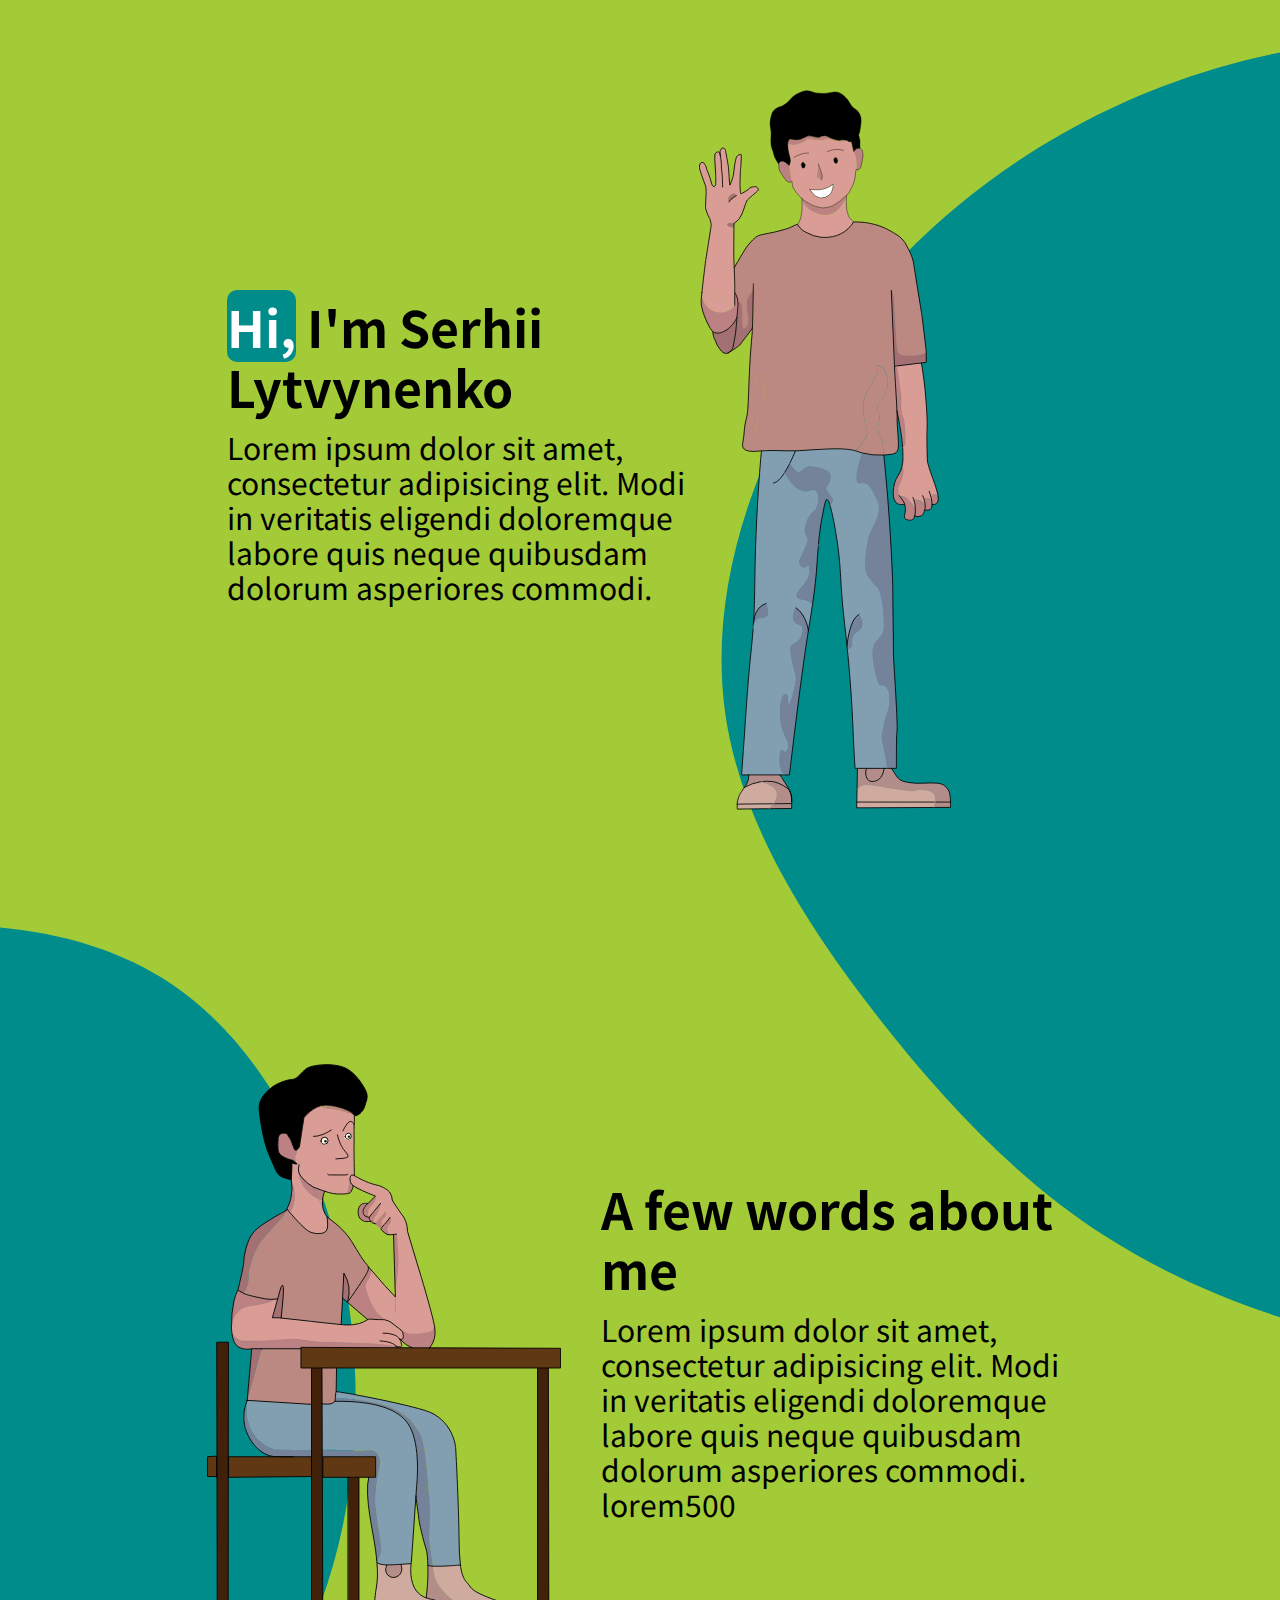
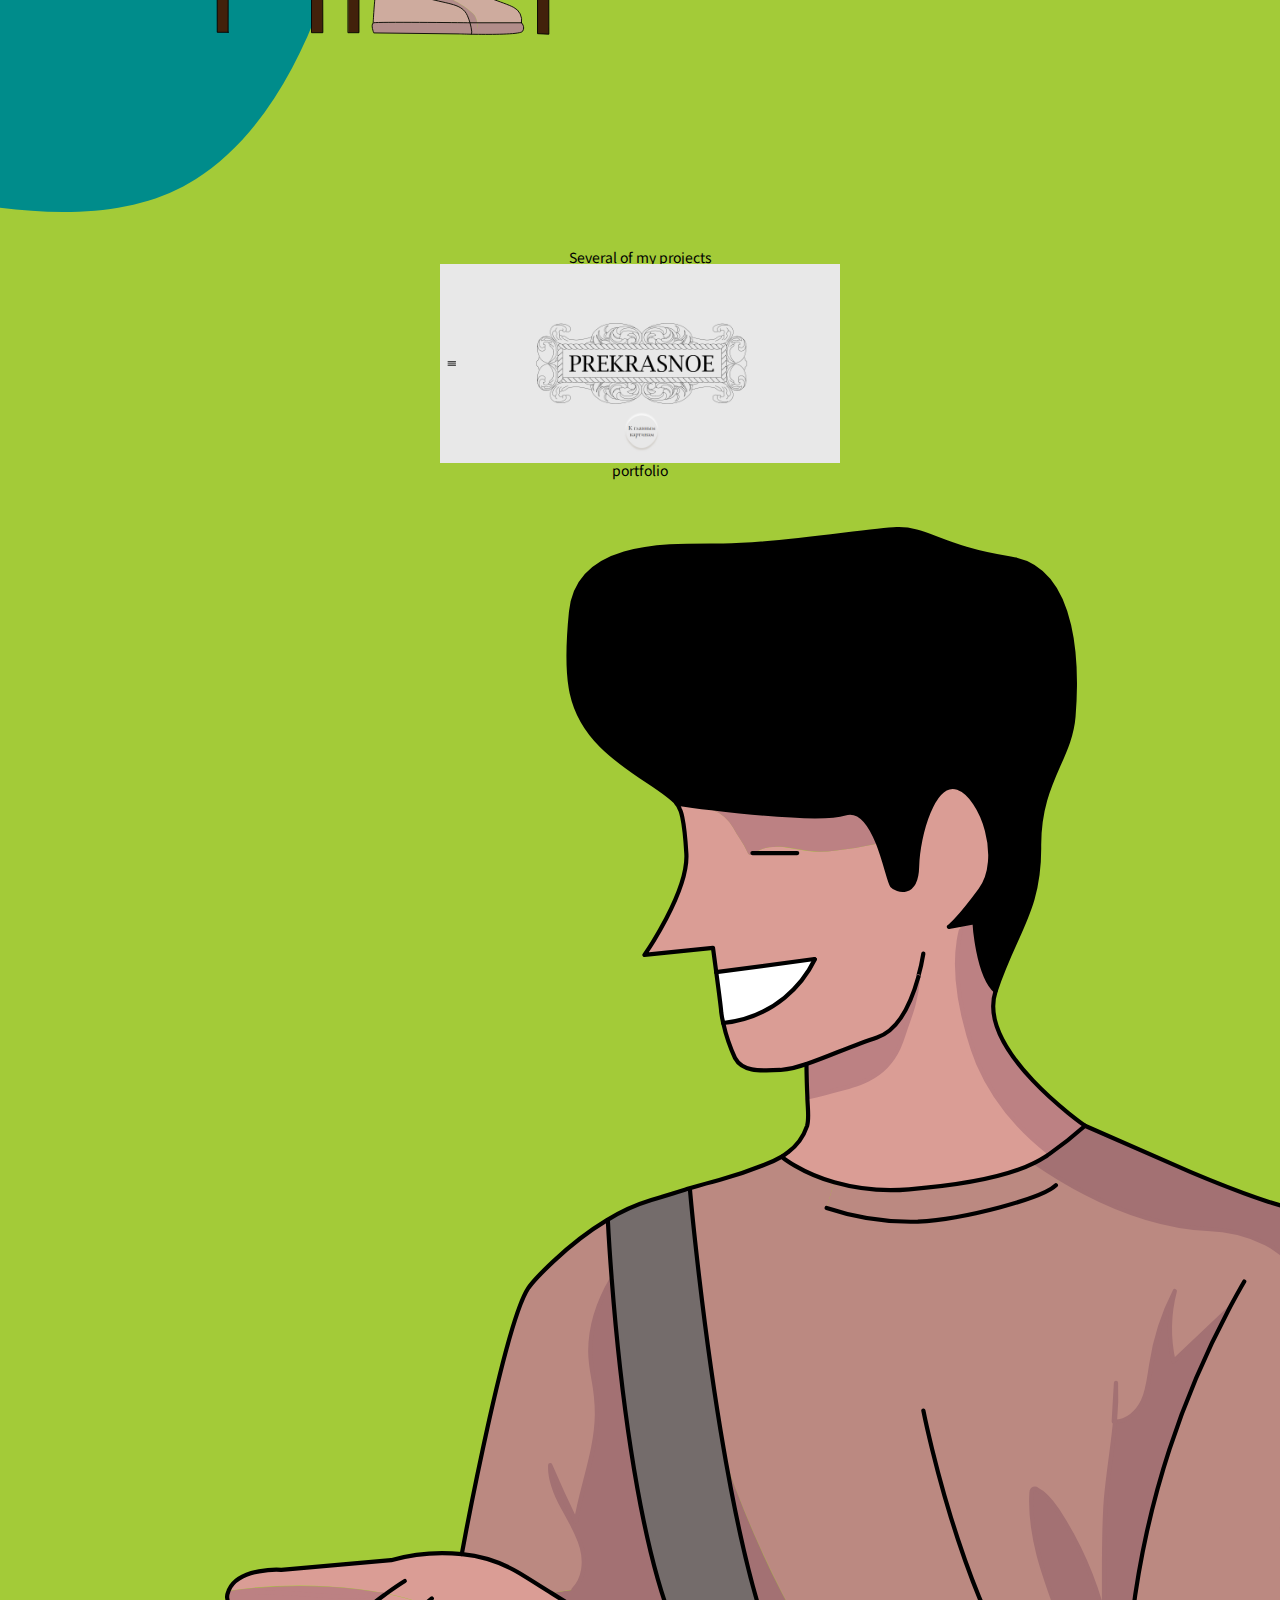
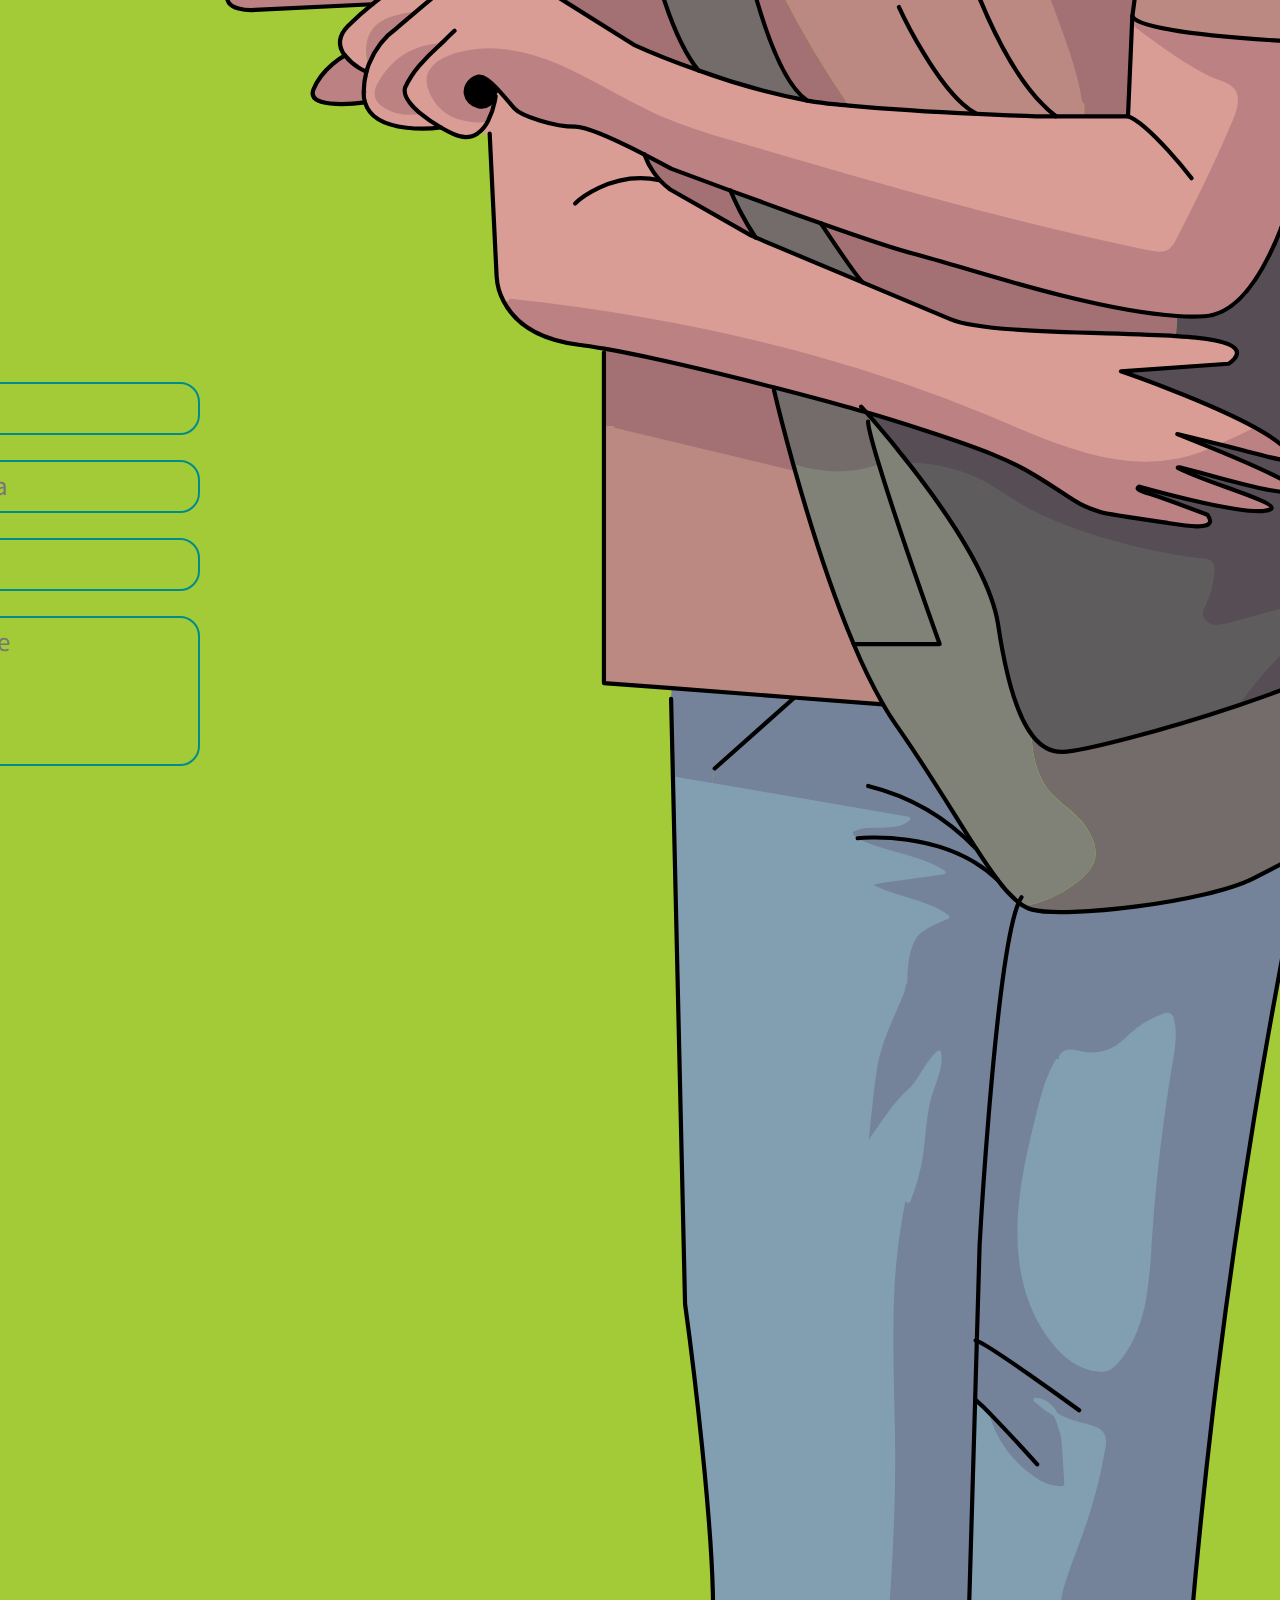
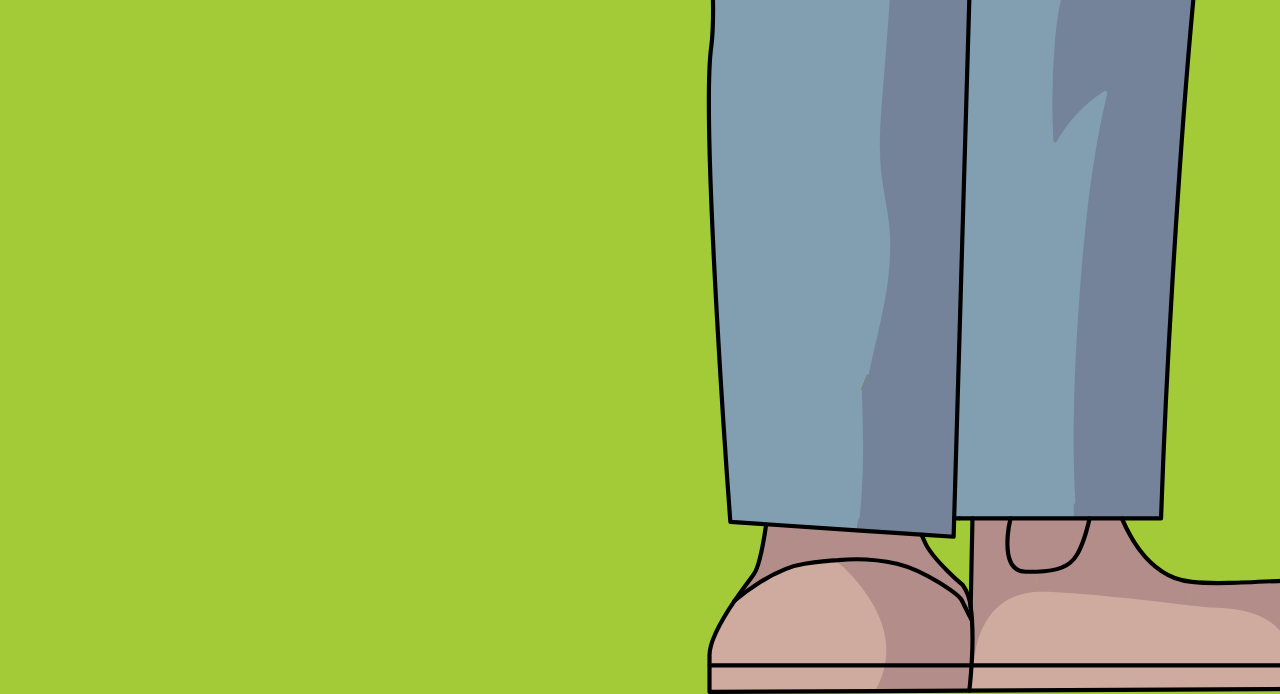
==== docs/index.html @ 3ea5f87b "Add files via upload" ====
<!-- Сообщаем браузеру как стоит обрабатывать эту страницу -->
<!DOCTYPE html>
<!-- Оболочка документа, указываем язык содержимого -->
<html lang="ru">
    <!-- Заголовок страницы, контейнер для других важных данных (не отображается) -->
    <head>
        <!-- Заголовок страницы в браузере -->
        <title>Serhii Lytvynenko</title>
        <!-- Адаптив -->
        <meta name="viewport" content="width=device-width, initial-scale=1.0, maximum-scale=1.0, user-scalable=0" />
        <!-- Подключаем CSS -->
        <link rel="stylesheet" href="css/style.css" />
        <!-- Кодировка страницы -->
        <meta charset="UTF-8">
        <!-- fonts-->
        <link href="https://fonts.googleapis.com/css2?family=Noto+Sans+KR:wght@300&display=swap" rel="stylesheet">
    </head>
    <body>

    <div class="bgBuble">
    <object class="bgBuble_svg" type="image/svg+xml" data="./img/svg/bubleMain.svg">
    </object>
    </div>
    <div class="bgBuble2">
    <object class="bgBuble_svg2" type="image/svg+xml" data="./img/svg/bubleMain2.svg">
    </object>
    </div>

    <main>
        <div class="fullScreen">
            <div class="fullScreen_content">
                <div class="fullScreen_content_contentSide">
                    <h1> <span>Hi,</span> I'm Serhii Lytvynenko </h1><br>
                    <p>Lorem ipsum dolor sit amet, consectetur adipisicing elit. Modi in veritatis eligendi doloremque labore quis neque quibusdam dolorum asperiores commodi.</p>
                </div>
                <div class="fullScreen_content_imgSide">
                    <object class="me_svg" type="image/svg+xml" data="./img/svg/meHand.svg"></object>
                </div>
            </div>
        </div>


        <div class="fullScreen">
            <div class="fullScreen_content">
                <div class="fullScreen_content_imgSide">
                    <object class="me_svg" type="image/svg+xml" data="./img/svg/meSitting.svg"></object>
                </div>
                <div class="fullScreen_content_contentSide">
                    <h1> A few words about me</h1><br>
                    <p>Lorem ipsum dolor sit amet, consectetur adipisicing elit. Modi in veritatis eligendi doloremque labore quis neque quibusdam dolorum asperiores commodi. lorem500</p>
                </div>
            </div>
        </div>

        <div class="works">
           <h2>Several of my projects</h2>
            <div class="works_block">
                <img src="./img/prekrasnoe.png" alt="">
                <p>portfolio</p>
                <a href=""></a>
            </div>
        </div>


        <div class="fullScreen_content_contentSide form">
            <form method="POST" action="https://formspree.io/mbjpbzjr">
            <div class="group">
              <input type="text" required>
              <span class="bar"></span>
              <label>Ваше имя</label>
            </div>
            <div class="group">
              <input type="email" required>
              <span class="bar"></span>
              <label>Номер телефона</label>
            </div>
            <div class="group">
              <input type="text" required>
              <span class="bar"></span>
              <label>24+25=</label>
            </div>
            <div class="group">
              <textarea type="text" required></textarea>
              <span class="bar"></span>
              <label>Ваше сообщение</label>
            </div>
            <input class="feedback_button" type="submit" value="Send">
            </form>
            <object class="me_svg" type="image/svg+xml" data="./img/svg/me.svg"></object>
        </div>
    </main>
    </body>
</html>
---- docs/css/style.css ----
@charset "UTF-8";
/*Обнуление*/
* {
  padding: 0;
  margin: 0;
  border: 0;
}

*, *:before, *:after {
  box-sizing: border-box;
}

:focus, :active {
  outline: none;
}

a:focus, a:active {
  outline: none;
}

nav, footer, header, aside {
  display: block;
}

html, body {
  height: 100%;
  width: 100%;
  font-size: 100%;
  line-height: 1;
  font-size: 14px;
  -ms-text-size-adjust: 100%;
  -moz-text-size-adjust: 100%;
  -webkit-text-size-adjust: 100%;
}

input, button, textarea {
  font-family: inherit;
}

input::-ms-clear {
  display: none;
}

button {
  cursor: pointer;
}

button::-moz-focus-inner {
  padding: 0;
  border: 0;
}

a, a:visited {
  text-decoration: none;
}

a:hover {
  text-decoration: none;
}

ul li {
  list-style: none;
}

img {
  vertical-align: top;
}

h1, h2, h3, h4, h5, h6 {
  font-size: inherit;
  font-weight: inherit;
}

/*--------------------*/
body {
  overflow-x: hidden;
  font-family: "Noto Sans KR", sans-serif;
  background: #A3CB38;
}

.bgBuble {
  right: 0;
  position: absolute;
  z-index: 1;
}
.bgBuble .bgBuble_svg {
  width: 600px;
}

.bgBuble2 {
  left: 0;
  top: 100vh;
  position: absolute;
  z-index: 1;
}
.bgBuble2 .bgBuble_svg2 {
  width: 400px;
}

main {
  top: 0;
  left: 0;
  width: 100%;
  height: 100%;
}

.fullScreen {
  width: 100vw;
  min-height: 100vh;
  position: relative;
  /* Old - iOS 6-, Safari 3.1~6, Blackberry 7 */
  /* TWEENER - IE 10 */
  /* New - Safari 6.1+. iOS 7.1+, Blackberry 10 */
  display: -moz-flex;
  display: flex;
  /* New, Spec - Firefox, Chrome, Opera */
  /* Chrome 21+, Safari Not supported. */
  -moz-justify-content: center;
  /* Chrome 21+, Safari Not supported. */
  justify-content: center;
  /* Firefox 20+, Opera 12.10, IE Not supported. */
}
.fullScreen .fullScreen_content {
  z-index: 2;
  min-height: 100vh;
  margin: 0 50px;
  /* Old - iOS 6-, Safari 3.1~6, Blackberry 7 */
  /* TWEENER - IE 10 */
  /* New - Safari 6.1+. iOS 7.1+, Blackberry 10 */
  display: -moz-flex;
  display: flex;
  /* New, Spec - Firefox, Chrome, Opera */
  /* Chrome 21+, Safari Not supported. */
  -moz-justify-content: center;
  /* Chrome 21+, Safari Not supported. */
  justify-content: center;
  /* Firefox 20+, Opera 12.10, IE Not supported. */
  /* Safari 7.0+, Chrome 21.0+ */
  -moz-align-items: center;
  align-items: center;
  /* Firefox 20.0+, IE11+, Opera 12.10 */
}
.fullScreen .fullScreen_content_contentSide {
  margin: 0 0 0 20px;
  /* Chrome 21.0+, But Safari & Android & iOS Not supported. */
  flex-basis: 40%;
  /* Firefox 22+, IE11, Opera 12.10 */
}
.fullScreen h1 {
  font-size: 50px;
  line-height: 60px;
  font-weight: bold;
}
.fullScreen span {
  border-radius: 10px;
  color: #fff;
  background: #008C8B;
}
.fullScreen p {
  font-size: 30px;
  line-height: 35px;
}
.fullScreen .fullScreen_content_imgSide {
  margin: 0 20px 0 0;
  /* Chrome 21.0+, But Safari & Android & iOS Not supported. */
  flex-basis: 30%;
  /* Firefox 22+, IE11, Opera 12.10 */
}
.fullScreen .me_svg {
  max-height: 80vh;
}

.works {
  padding: 50px 0;
  margin: auto 50px;
  text-align: center;
}
.works .works_block {
  position: relative;
  transition: 0.3s ease-out;
  /* Old - iOS 6-, Safari 3.1~6, Blackberry 7 */
  /* TWEENER - IE 10 */
  /* New - Safari 6.1+. iOS 7.1+, Blackberry 10 */
  display: -moz-flex;
  display: flex;
  /* New, Spec - Firefox, Chrome, Opera */
  /* Safari 7.0+, Chrome 21.0+ */
  -moz-align-items: center;
  align-items: center;
  /* Firefox 20.0+, IE11+, Opera 12.10 */
  /* Chrome 21.0+, But Safari & Android & iOS Not supported. */
  -moz-flex-direction: column;
  flex-direction: column;
  /* Firefox 28+, IE11, Opera 12.10 */
}
.works img {
  width: 400px;
}
.works .works_block:hover {
  background: #008C8B;
}

.form {
  /* Old - iOS 6-, Safari 3.1~6, Blackberry 7 */
  /* TWEENER - IE 10 */
  /* New - Safari 6.1+. iOS 7.1+, Blackberry 10 */
  display: -moz-flex;
  display: flex;
  /* New, Spec - Firefox, Chrome, Opera */
  /* Safari 7.0+, Chrome 21.0+ */
  -moz-align-items: center;
  align-items: center;
  /* Firefox 20.0+, IE11+, Opera 12.10 */
  /* Chrome 21+, Safari Not supported. */
  -moz-justify-content: center;
  /* Chrome 21+, Safari Not supported. */
  justify-content: center;
  /* Firefox 20+, Opera 12.10, IE Not supported. */
}

form {
  margin: 0 25px;
}

.group {
  position: relative;
  margin: 25px 0;
}
.group label {
  color: #777777;
  font-size: 24px;
  position: absolute;
  pointer-events: none;
  left: 10px;
  top: 13px;
  transition: 0.2s ease all;
  -moz-transition: 0.2s ease all;
  -webkit-transition: 0.2s ease all;
}
.group input, .group textarea {
  font-size: 20px;
  padding: 10px;
  display: block;
  width: 400px;
  border: none;
  background: #A3CB38;
  border: 2px solid #008C8B;
  border-radius: 20px;
  -webkit-appearance: none;
}
.group textarea {
  height: 150px;
  resize: none;
}

.group:last-child,
.group:first-child {
  margin: 0;
}

input:focus {
  outline: none;
}

/* active state */
input:focus ~ label, input:valid ~ label, textarea:focus ~ label, textarea:valid ~ label {
  top: -22px;
  font-size: 20px;
}

.feedback_button {
  position: relative;
  border: 2px solid #008C8B;
  border-radius: 20px;
  width: 50%;
  background: #A3CB38;
  cursor: pointer;
  transition: 0.2s ease all;
  -moz-transition: 0.2s ease all;
  -webkit-transition: 0.2s ease all;
  color: #777777;
  font-size: 30px;
}

.feedback_button:hover {
  background: #008C8B;
  color: #fff;
}
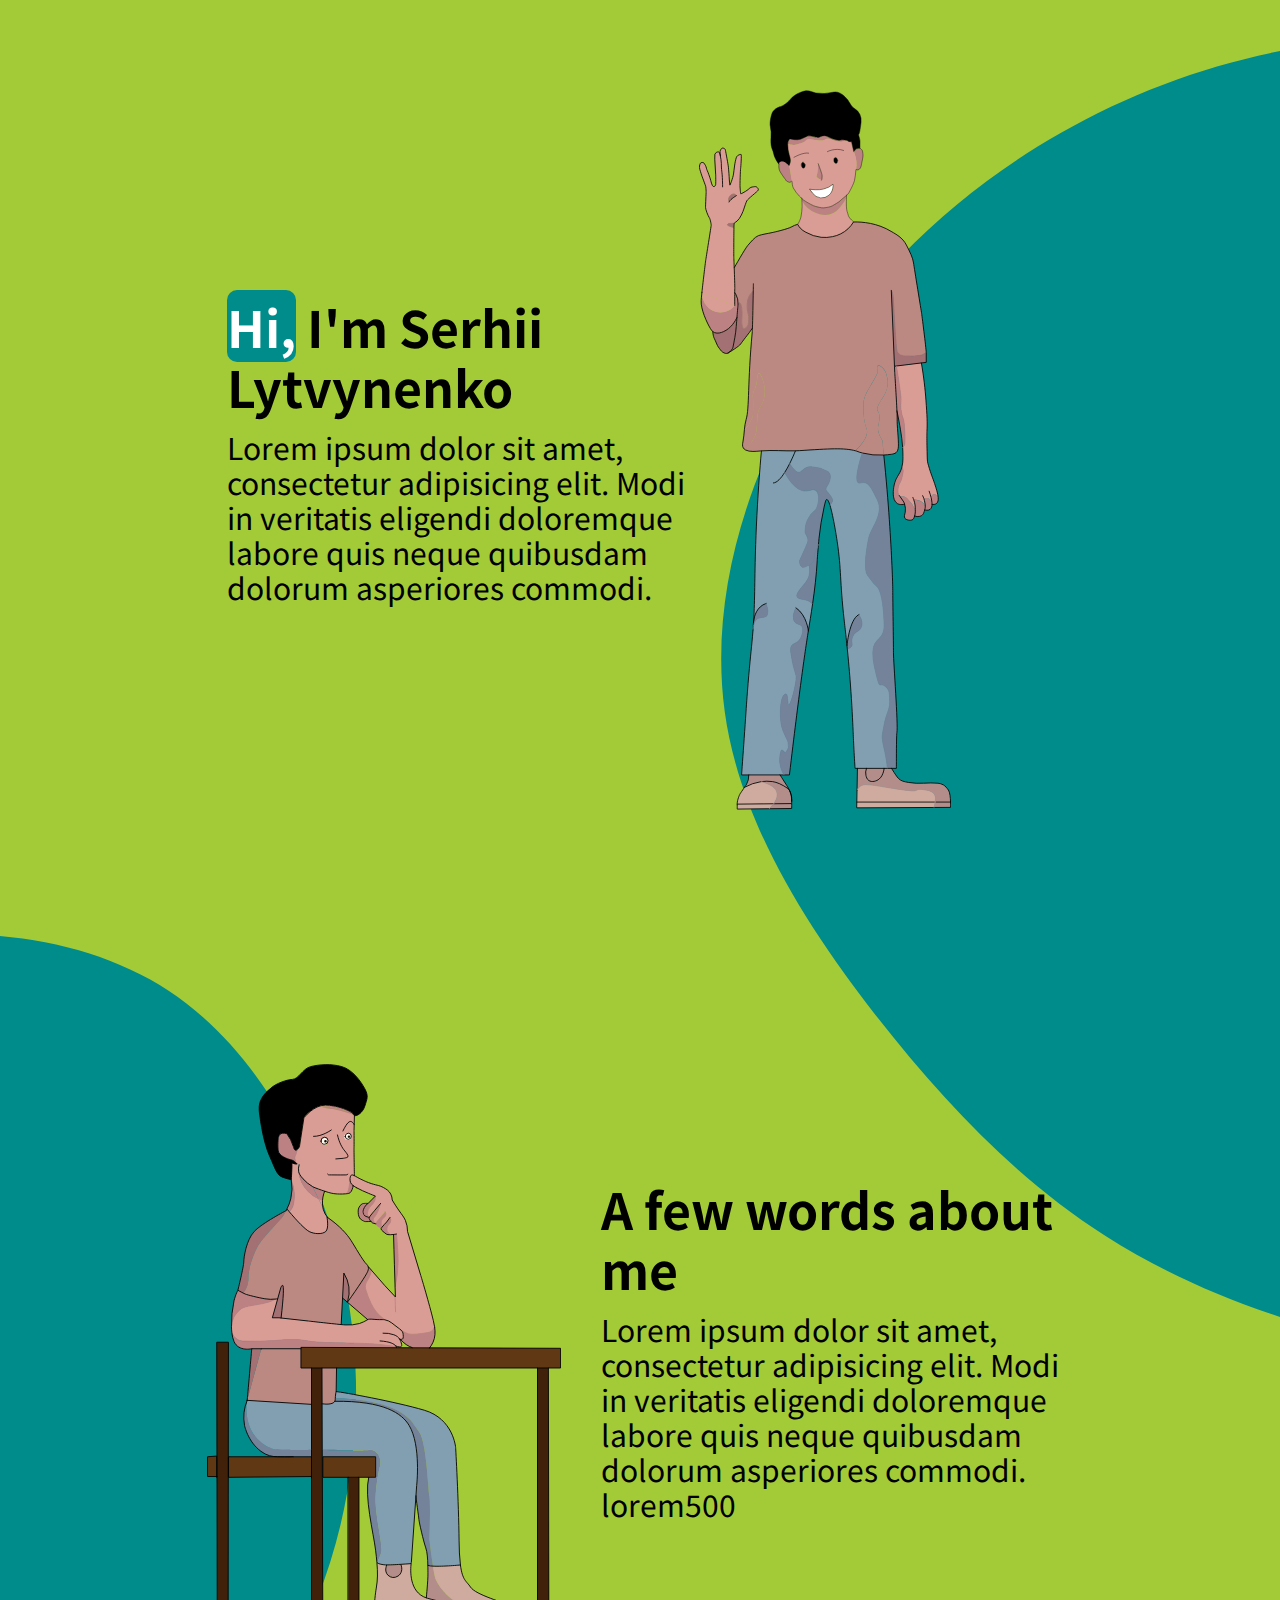
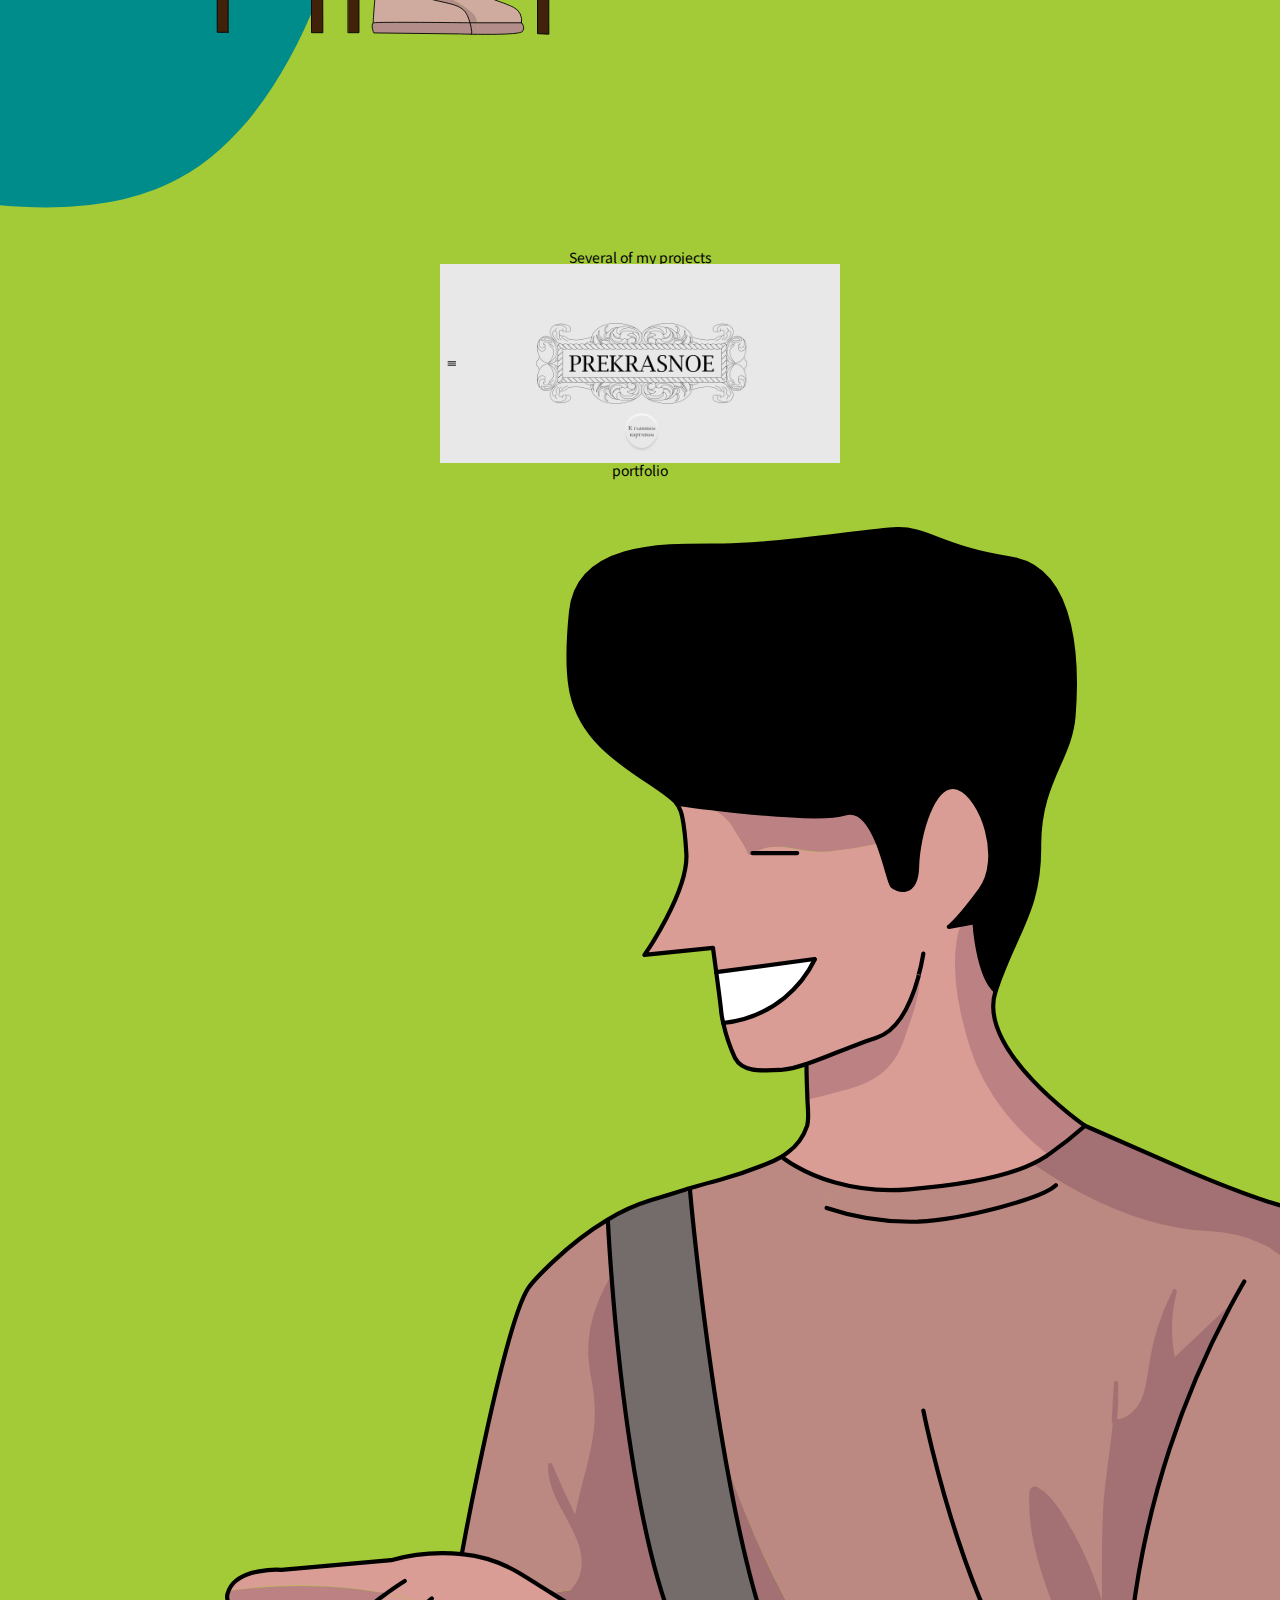
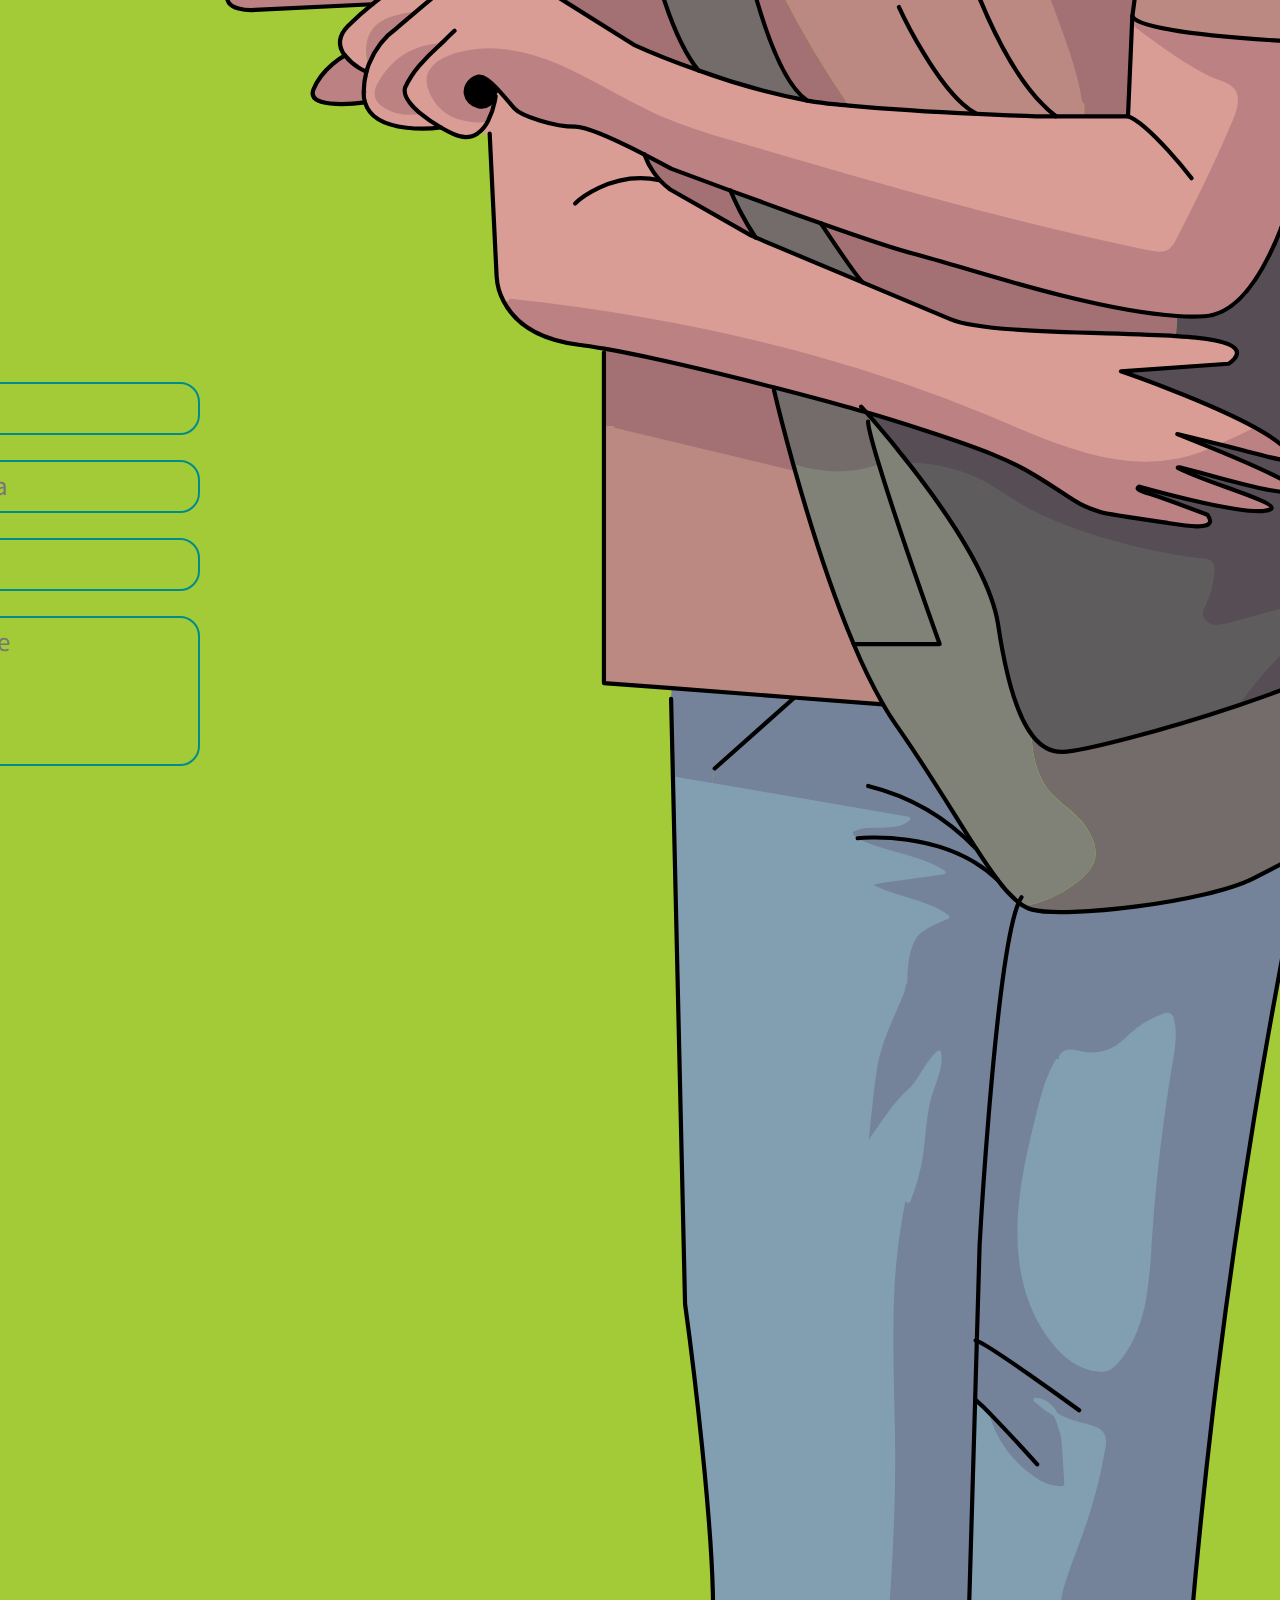
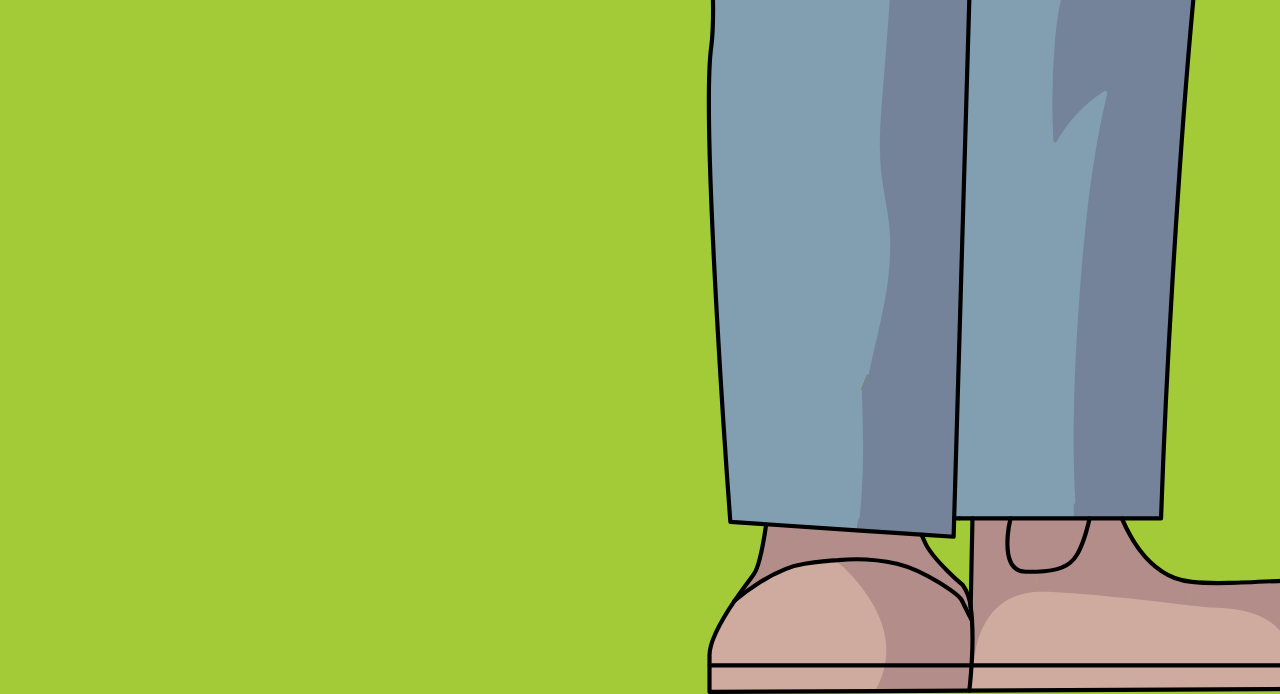
==== commit 779ec233: "Add files via upload" ====
--- a/docs/index.html
+++ b/docs/index.html
@@ -65,22 +65,22 @@
         <div class="fullScreen_content_contentSide form">
             <form method="POST" action="https://formspree.io/mbjpbzjr">
             <div class="group">
-              <input type="text" required>
+              <input name="Name" type="text" required>
               <span class="bar"></span>
               <label>Ваше имя</label>
             </div>
             <div class="group">
-              <input type="email" required>
+              <input name="Email" type="email" required>
               <span class="bar"></span>
               <label>Номер телефона</label>
             </div>
             <div class="group">
-              <input type="text" required>
+              <input name="Phone" type="text" required>
               <span class="bar"></span>
               <label>24+25=</label>
             </div>
             <div class="group">
-              <textarea type="text" required></textarea>
+              <textarea name="Message" type="text" required></textarea>
               <span class="bar"></span>
               <label>Ваше сообщение</label>
             </div>
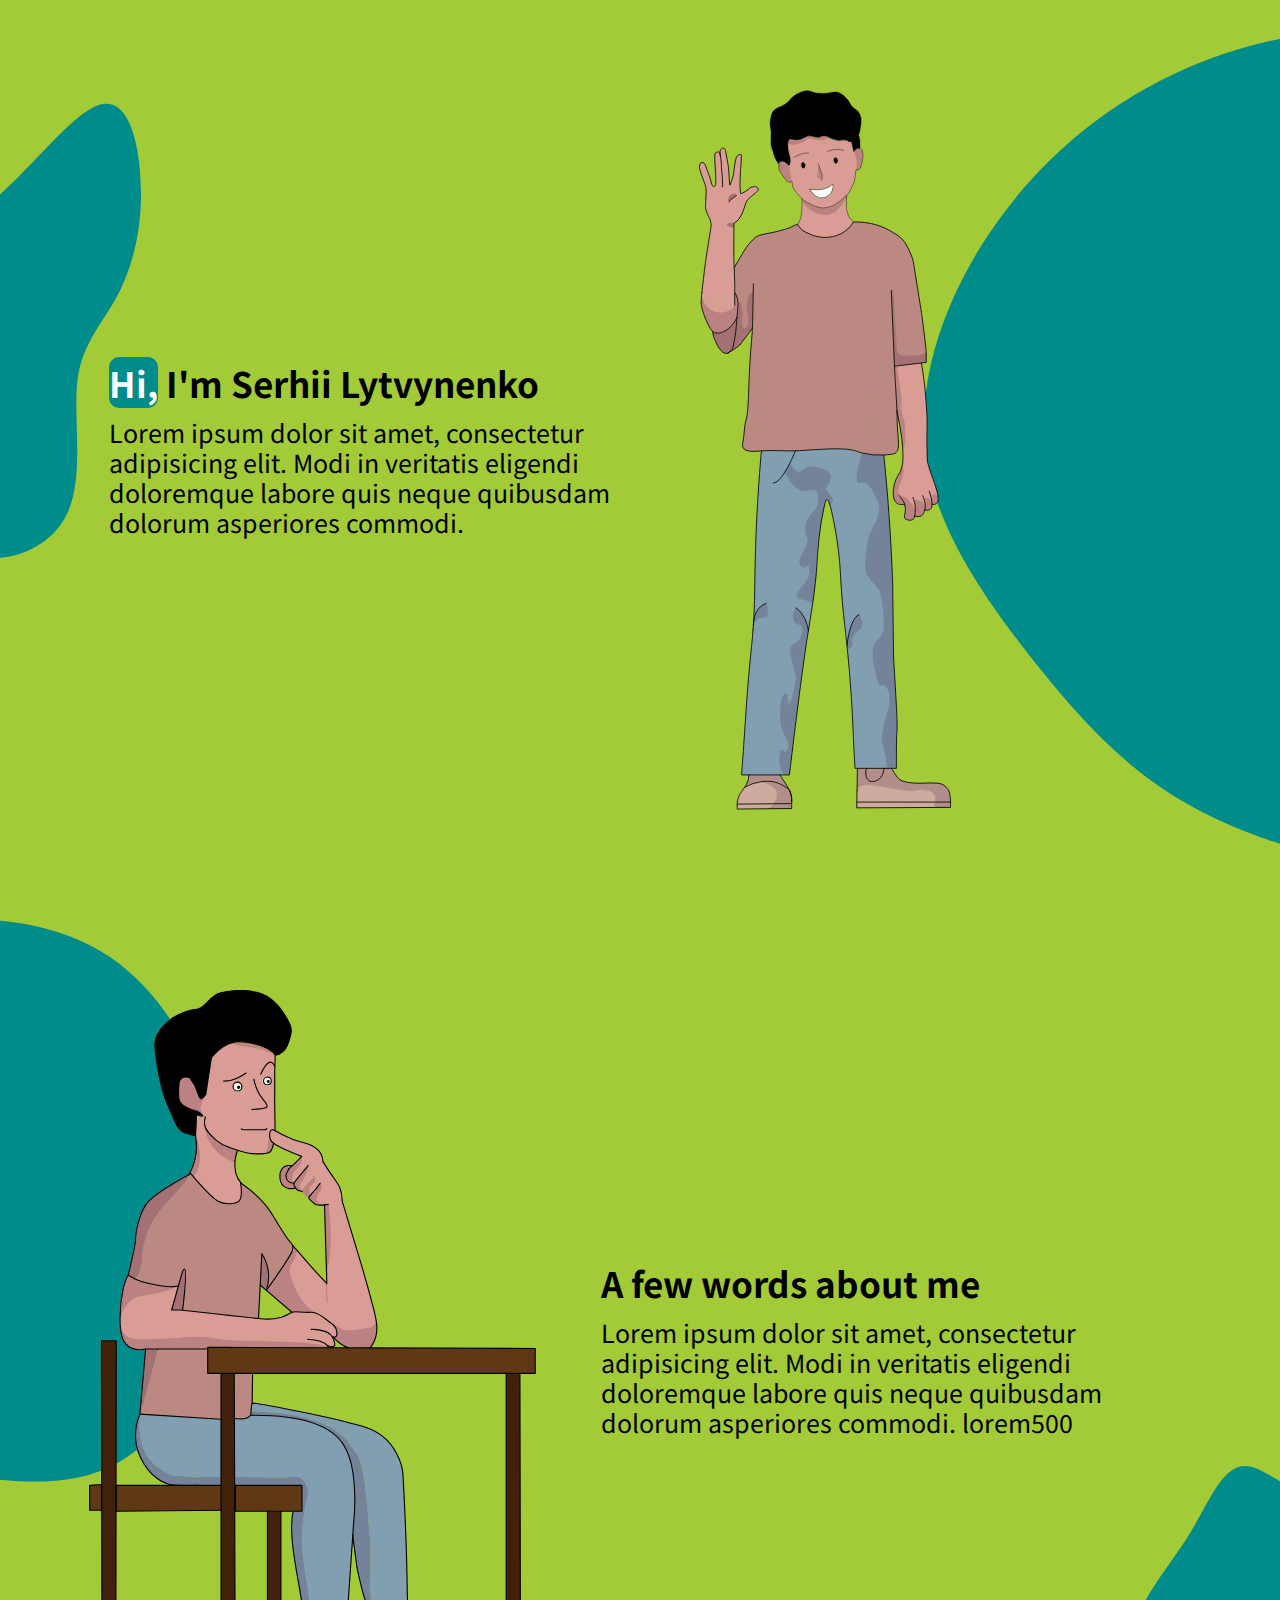
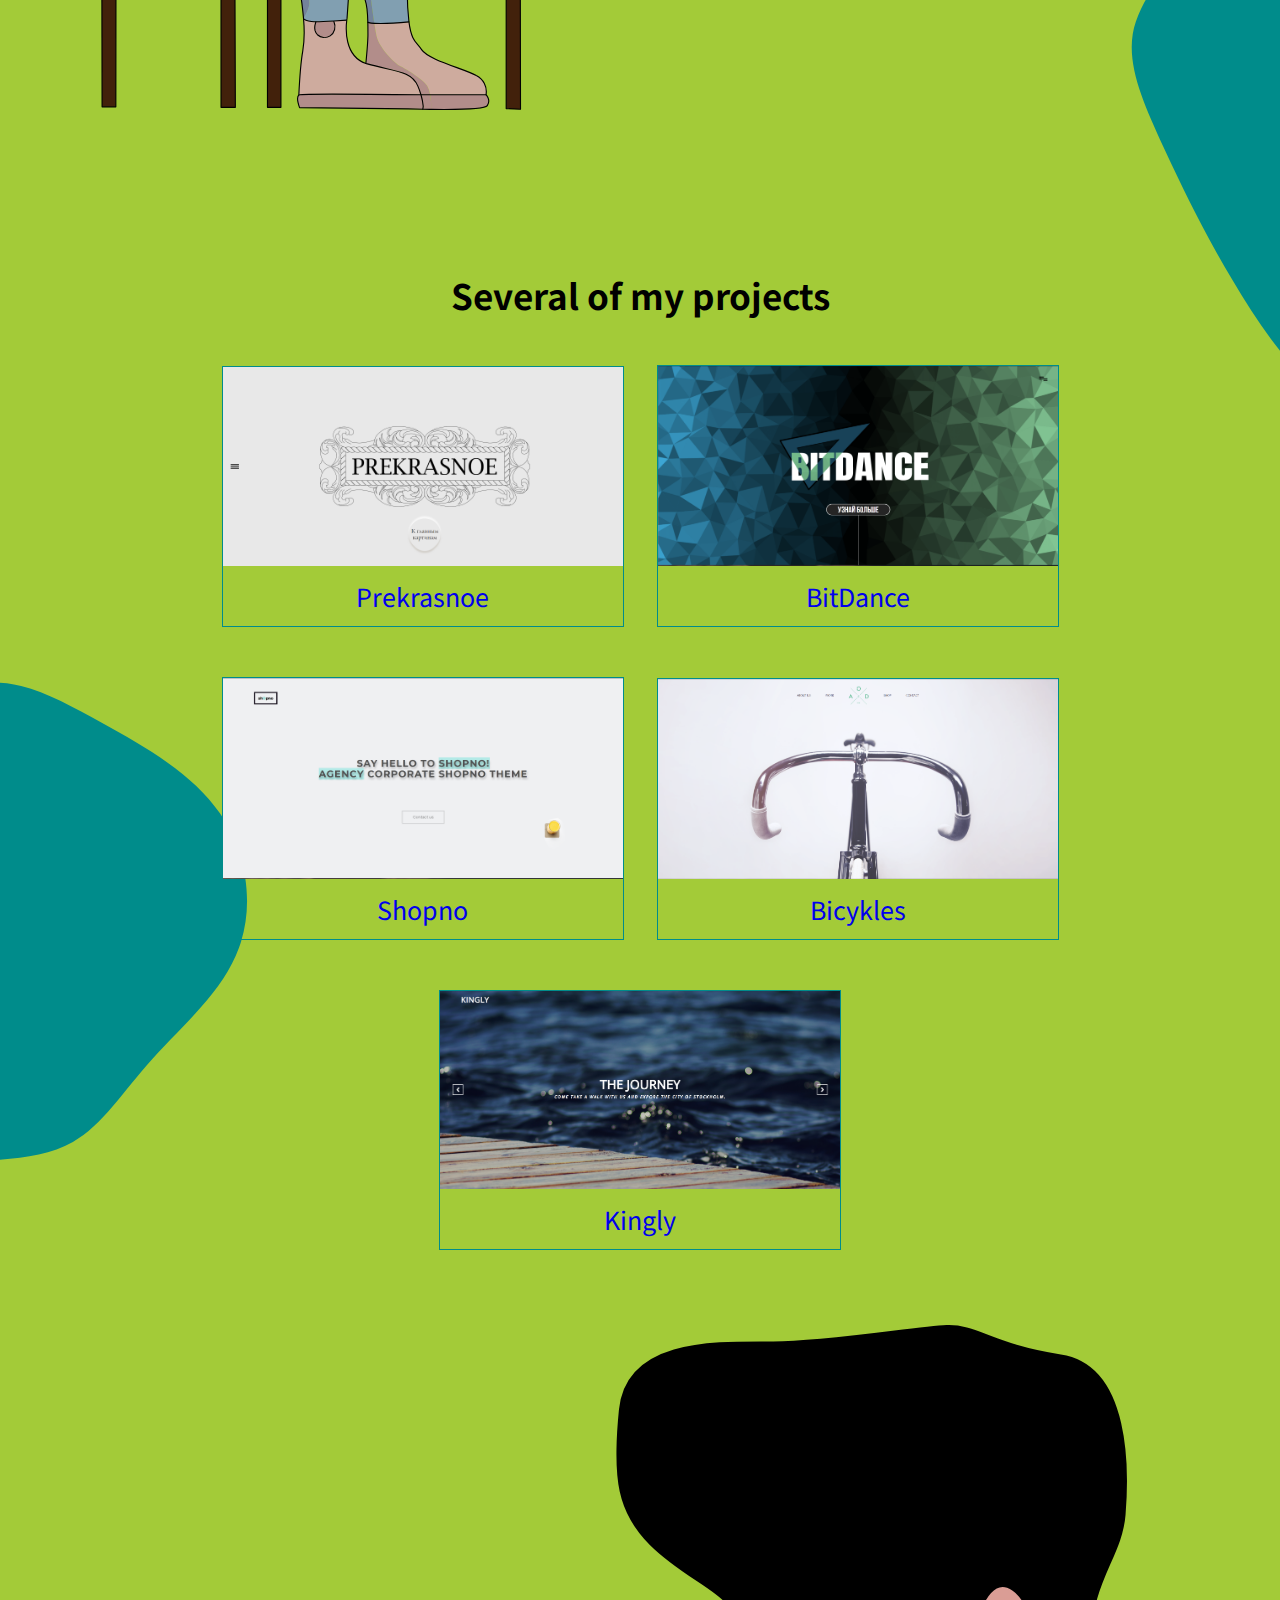
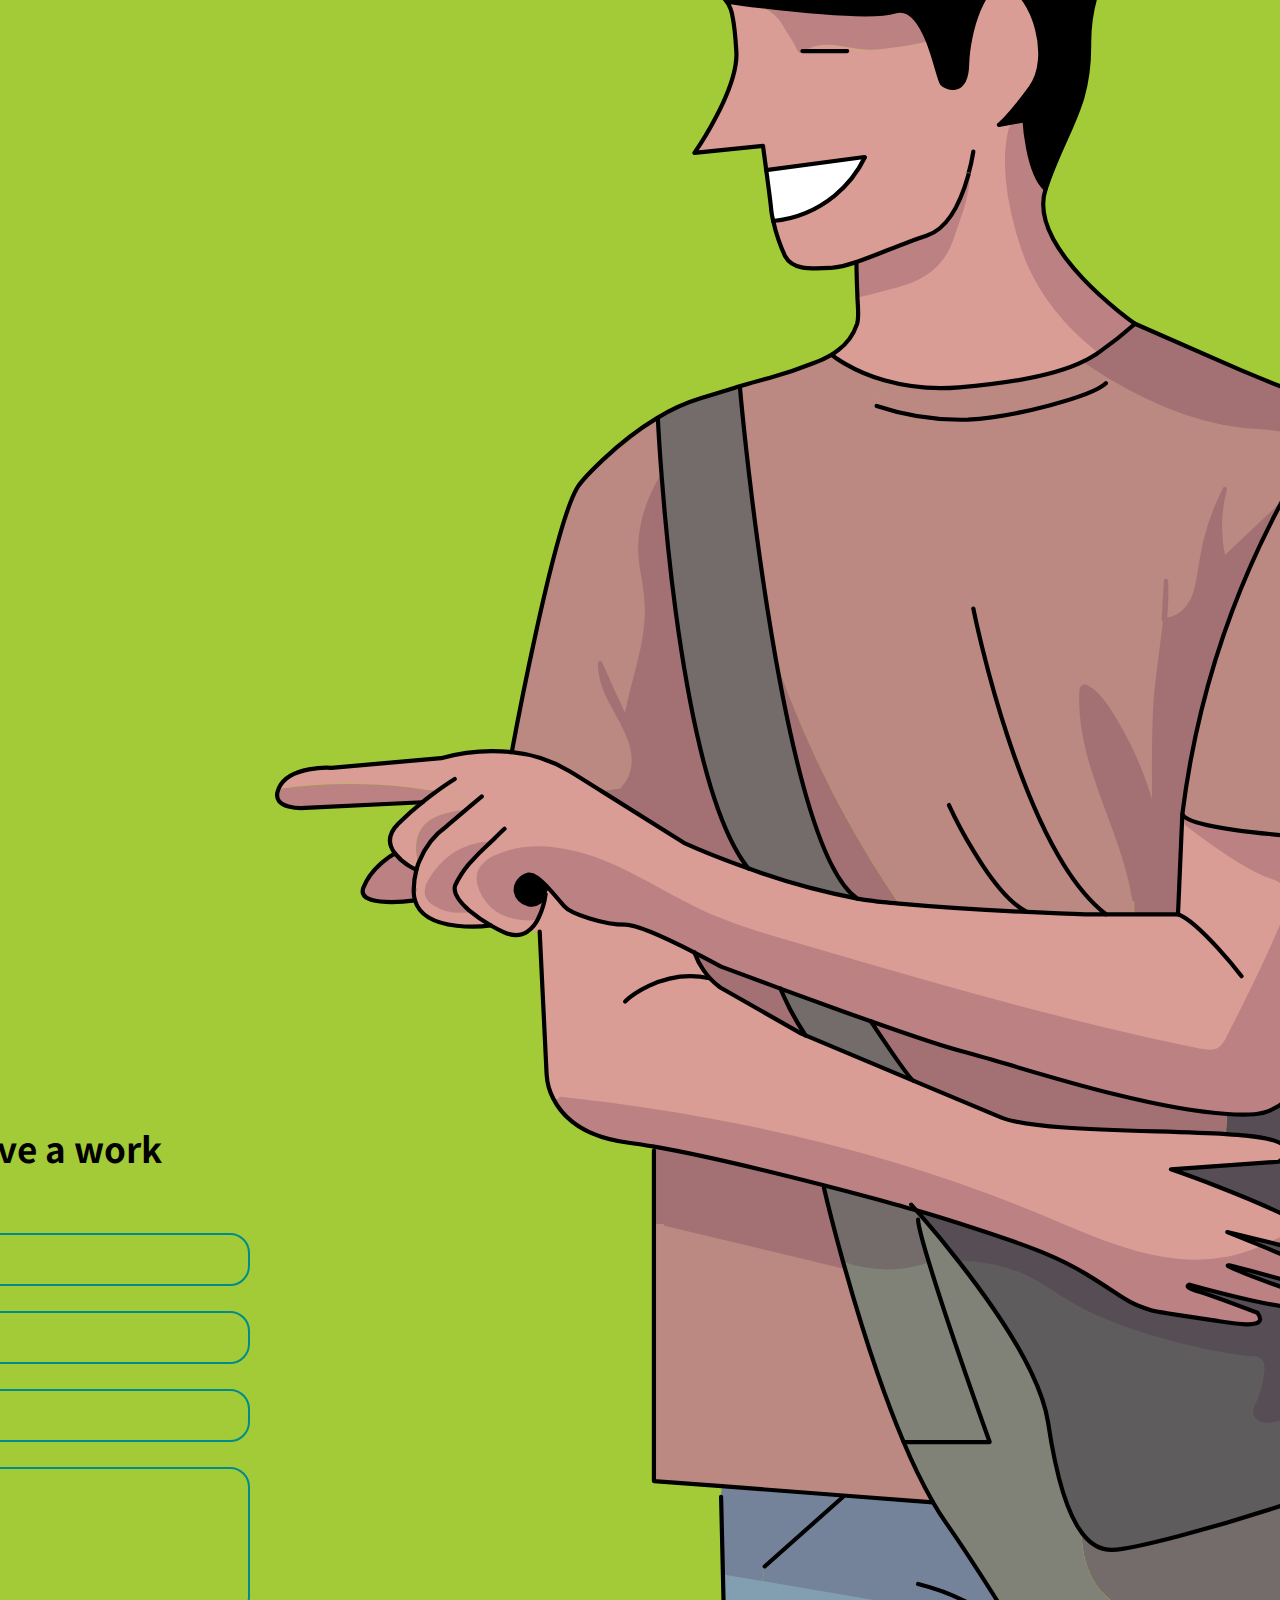
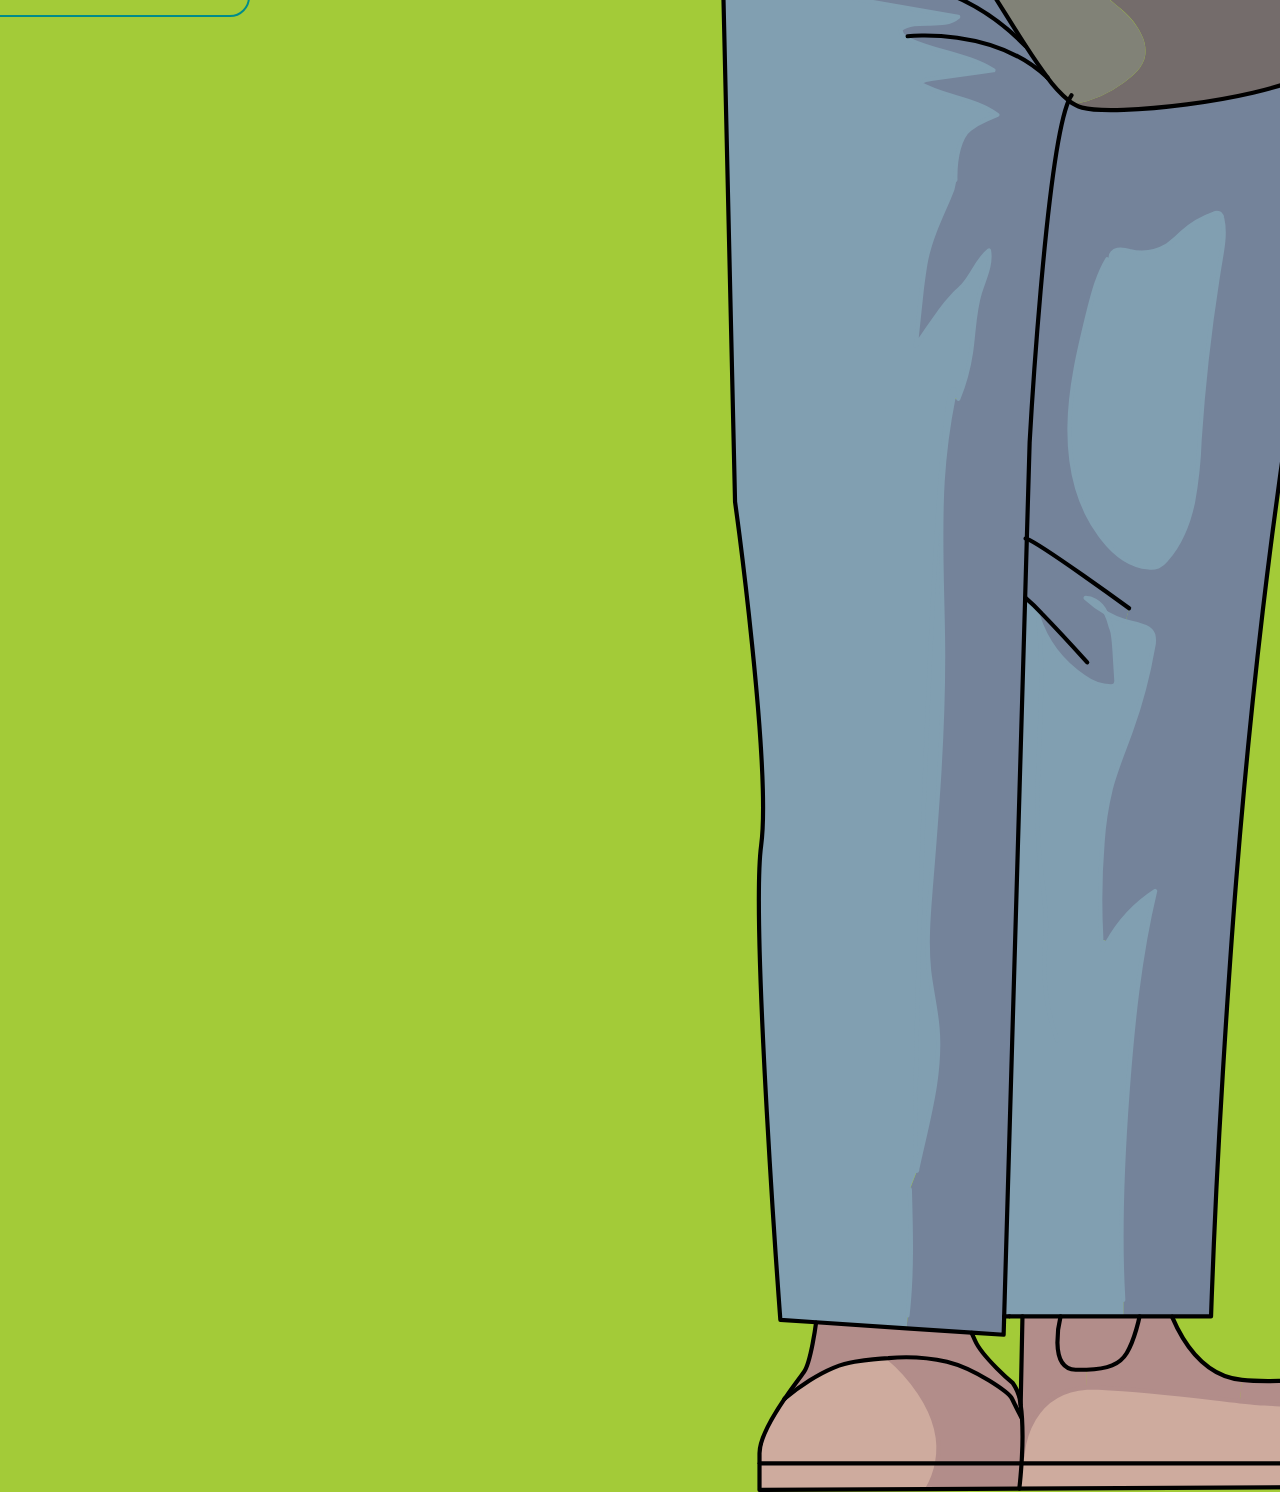
==== commit de4e5230: "Add files via upload" ====
--- a/docs/index.html
+++ b/docs/index.html
@@ -12,17 +12,30 @@
         <link rel="stylesheet" href="css/style.css" />
         <!-- Кодировка страницы -->
         <meta charset="UTF-8">
+        <link rel="shortcut icon" type="image/svg" href="./img/svg/fav.svg"/>
         <!-- fonts-->
         <link href="https://fonts.googleapis.com/css2?family=Noto+Sans+KR:wght@300&display=swap" rel="stylesheet">
     </head>
     <body>
 
-    <div class="bgBuble">
+    <div class="bubles bgBuble1">
     <object class="bgBuble_svg" type="image/svg+xml" data="./img/svg/bubleMain.svg">
     </object>
     </div>
-    <div class="bgBuble2">
-    <object class="bgBuble_svg2" type="image/svg+xml" data="./img/svg/bubleMain2.svg">
+    <div class="bubles bgBuble2">
+    <object class="bgBuble_svg_right" type="image/svg+xml" data="./img/svg/bubleMain2.svg">
+    </object>
+    </div>
+    <div class="bubles bgBuble3">
+    <object class="bgBuble_svg" type="image/svg+xml" data="./img/svg/bubleMain3.svg">
+    </object>
+    </div>
+    <div class="bubles bgBuble4">
+    <object class="bgBuble_svg_right" type="image/svg+xml" data="./img/svg/bubleMain4.svg">
+    </object>
+    </div>
+    <div class="bubles bgBuble5">
+    <object class="bgBuble_svg_right" type="image/svg+xml" data="./img/svg/bubleMain5.svg">
     </object>
     </div>
 
@@ -41,12 +54,12 @@
 
 
         <div class="fullScreen">
-            <div class="fullScreen_content">
+            <div class="fullScreen_content change_direction">
                 <div class="fullScreen_content_imgSide">
                     <object class="me_svg" type="image/svg+xml" data="./img/svg/meSitting.svg"></object>
                 </div>
                 <div class="fullScreen_content_contentSide">
-                    <h1> A few words about me</h1><br>
+                    <h2> A few words about me</h2><br>
                     <p>Lorem ipsum dolor sit amet, consectetur adipisicing elit. Modi in veritatis eligendi doloremque labore quis neque quibusdam dolorum asperiores commodi. lorem500</p>
                 </div>
             </div>
@@ -54,35 +67,69 @@
 
         <div class="works">
            <h2>Several of my projects</h2>
-            <div class="works_block">
-                <img src="./img/prekrasnoe.png" alt="">
-                <p>portfolio</p>
-                <a href=""></a>
-            </div>
+           <a href="http://prekrasnoe.com.ua/">
+                <div class="works_block">
+                    <img src="./img/prekrasnoe.png" alt="">
+                    <p>Prekrasnoe</p>
+                </div>
+            </a>
+
+            <a href="http://bitdance.com.ua/">
+                <div class="works_block">
+                    <img src="./img/bitdance.png" alt="">
+                    <p>BitDance</p>
+                </div>
+            </a>
+
+
+            <a href="./shopno/index.html">
+                <div class="works_block">
+                    <img src="./img/shopno.png" alt="">
+                    <p>Shopno</p>
+                </div>
+            </a>
+
+
+            <a href="./bicykles/index.html">
+                <div class="works_block">
+                    <img src="./img/bicycles.png" alt="">
+                    <p>Bicykles</p>
+                </div>
+            </a>
+
+
+            <a href="./kingly/index.html">
+                <div class="works_block">
+                    <img src="./img/kingly.png" alt="">
+                    <p>Kingly</p>
+                </div>
+            </a>
         </div>
 
 
         <div class="fullScreen_content_contentSide form">
+
             <form method="POST" action="https://formspree.io/mbjpbzjr">
+            <h2>Write if you have a work offer</h2>
             <div class="group">
               <input name="Name" type="text" required>
               <span class="bar"></span>
-              <label>Ваше имя</label>
+              <label>Name</label>
             </div>
             <div class="group">
               <input name="Email" type="email" required>
               <span class="bar"></span>
-              <label>Номер телефона</label>
+              <label>E-mail</label>
             </div>
             <div class="group">
               <input name="Phone" type="text" required>
               <span class="bar"></span>
-              <label>24+25=</label>
+              <label>Phone number</label>
             </div>
             <div class="group">
               <textarea name="Message" type="text" required></textarea>
               <span class="bar"></span>
-              <label>Ваше сообщение</label>
+              <label>Message</label>
             </div>
             <input class="feedback_button" type="submit" value="Send">
             </form>
--- a/docs/css/style.css
+++ b/docs/css/style.css
@@ -78,23 +78,38 @@
   background: #A3CB38;
 }
 
-.bgBuble {
-  right: 0;
+.bubles {
   position: absolute;
   z-index: 1;
 }
-.bgBuble .bgBuble_svg {
-  width: 600px;
+.bubles .bgBuble_svg {
+  width: 30vw;
+}
+.bubles .bgBuble_svg_right {
+  width: 20vw;
+}
+
+.bgBuble1 {
+  right: 0;
 }
 
 .bgBuble2 {
   left: 0;
   top: 100vh;
-  position: absolute;
-  z-index: 1;
-}
-.bgBuble2 .bgBuble_svg2 {
-  width: 400px;
+}
+
+.bgBuble3 {
+  right: 0;
+  top: 130vh;
+}
+
+.bgBuble4 {
+  left: 0;
+}
+
+.bgBuble5 {
+  left: 0;
+  top: 250vh;
 }
 
 main {
@@ -102,6 +117,17 @@
   left: 0;
   width: 100%;
   height: 100%;
+}
+
+h1, h2 {
+  font-size: 3vw;
+  line-height: 3.1vw;
+  font-weight: bold;
+}
+
+p {
+  font-size: 1.5vw;
+  line-height: 1.9vw;
 }
 
 .fullScreen {
@@ -146,19 +172,10 @@
   flex-basis: 40%;
   /* Firefox 22+, IE11, Opera 12.10 */
 }
-.fullScreen h1 {
-  font-size: 50px;
-  line-height: 60px;
-  font-weight: bold;
-}
 .fullScreen span {
   border-radius: 10px;
   color: #fff;
   background: #008C8B;
-}
-.fullScreen p {
-  font-size: 30px;
-  line-height: 35px;
 }
 .fullScreen .fullScreen_content_imgSide {
   margin: 0 20px 0 0;
@@ -174,16 +191,22 @@
   padding: 50px 0;
   margin: auto 50px;
   text-align: center;
+  position: relative;
+  z-index: 2;
+}
+.works h2 {
+  margin: 25px 0;
 }
 .works .works_block {
   position: relative;
+  /* Safari, Chrome */
+  /* Firefox 4.0~16.0 */
   transition: 0.3s ease-out;
-  /* Old - iOS 6-, Safari 3.1~6, Blackberry 7 */
-  /* TWEENER - IE 10 */
-  /* New - Safari 6.1+. iOS 7.1+, Blackberry 10 */
-  display: -moz-flex;
-  display: flex;
-  /* New, Spec - Firefox, Chrome, Opera */
+  /* IE >9, FF >15, Opera >12.0 */
+  margin: 25px 15px;
+  border: 1px solid #008C8B;
+  display: -moz-inline-flex;
+  display: inline-flex;
   /* Safari 7.0+, Chrome 21.0+ */
   -moz-align-items: center;
   align-items: center;
@@ -194,10 +217,16 @@
   /* Firefox 28+, IE11, Opera 12.10 */
 }
 .works img {
-  width: 400px;
+  width: 25vw;
+}
+.works p {
+  padding: 15px 0;
 }
 .works .works_block:hover {
   background: #008C8B;
+}
+.works .works_block:hover p {
+  color: #fff;
 }
 
 .form {
@@ -217,6 +246,10 @@
   justify-content: center;
   /* Firefox 20+, Opera 12.10, IE Not supported. */
 }
+.form h2 {
+  font-size: 1.8vw;
+  line-height: 2vw;
+}
 
 form {
   margin: 0 25px;
@@ -228,20 +261,21 @@
 }
 .group label {
   color: #777777;
-  font-size: 24px;
+  font-size: 1.3vw;
   position: absolute;
   pointer-events: none;
   left: 10px;
   top: 13px;
+  /* Safari, Chrome */
+  /* Firefox 4.0~16.0 */
   transition: 0.2s ease all;
-  -moz-transition: 0.2s ease all;
-  -webkit-transition: 0.2s ease all;
+  /* IE >9, FF >15, Opera >12.0 */
 }
 .group input, .group textarea {
   font-size: 20px;
   padding: 10px;
   display: block;
-  width: 400px;
+  min-width: 30vw;
   border: none;
   background: #A3CB38;
   border: 2px solid #008C8B;
@@ -264,7 +298,7 @@
 
 /* active state */
 input:focus ~ label, input:valid ~ label, textarea:focus ~ label, textarea:valid ~ label {
-  top: -22px;
+  top: -25px;
   font-size: 20px;
 }
 
@@ -285,4 +319,104 @@
 .feedback_button:hover {
   background: #008C8B;
   color: #fff;
+}
+
+@media screen and (max-width: 1440px) {
+  .fullScreen .fullScreen_content_contentSide {
+    /* Chrome 21.0+, But Safari & Android & iOS Not supported. */
+    flex-basis: 50%;
+    /* Firefox 22+, IE11, Opera 12.10 */
+  }
+  .fullScreen .fullScreen_content_imgSide {
+    /* Chrome 21.0+, But Safari & Android & iOS Not supported. */
+    flex-basis: 40%;
+    /* Firefox 22+, IE11, Opera 12.10 */
+  }
+
+  .works img {
+    width: 400px;
+  }
+
+  .group label {
+    font-size: 30px;
+  }
+  .group input, .group textarea {
+    min-width: 500px;
+  }
+
+  h1, h2, .form h2 {
+    font-size: 35px;
+    line-height: 40px;
+  }
+
+  p {
+    font-size: 25px;
+    line-height: 30px;
+  }
+}
+@media screen and (max-width: 970px) {
+  .group input, .group textarea {
+    min-width: 350px;
+  }
+
+  .works {
+    margin: auto;
+  }
+
+  .form h2 {
+    font-size: 25px;
+    line-height: 30px;
+  }
+}
+@media screen and (max-width: 700px) {
+  .fullScreen .fullScreen_content {
+    margin: 0 10px;
+  }
+  .fullScreen .me_svg {
+    height: 450px;
+    margin: 25px 0;
+  }
+  .fullScreen .change_direction {
+    /* Chrome 21.0+, But Safari & Android & iOS Not supported. */
+    -moz-flex-direction: column;
+    flex-direction: column;
+    /* Firefox 28+, IE11, Opera 12.10 */
+  }
+
+  .form object {
+    display: none;
+  }
+
+  .works img {
+    width: 100%;
+  }
+
+  .group label {
+    font-size: 25px;
+  }
+  .group input, .group textarea {
+    min-width: 410px;
+  }
+
+  input:last-child {
+    margin: 0 0 50px 0;
+  }
+}
+@media screen and (max-width: 425px) {
+  .group label {
+    font-size: 20px;
+  }
+  .group input, .group textarea {
+    min-width: 100%;
+  }
+
+  h1, h2, .form h2 {
+    font-size: 30px;
+    line-height: 35px;
+  }
+
+  p {
+    font-size: 20px;
+    line-height: 25px;
+  }
 }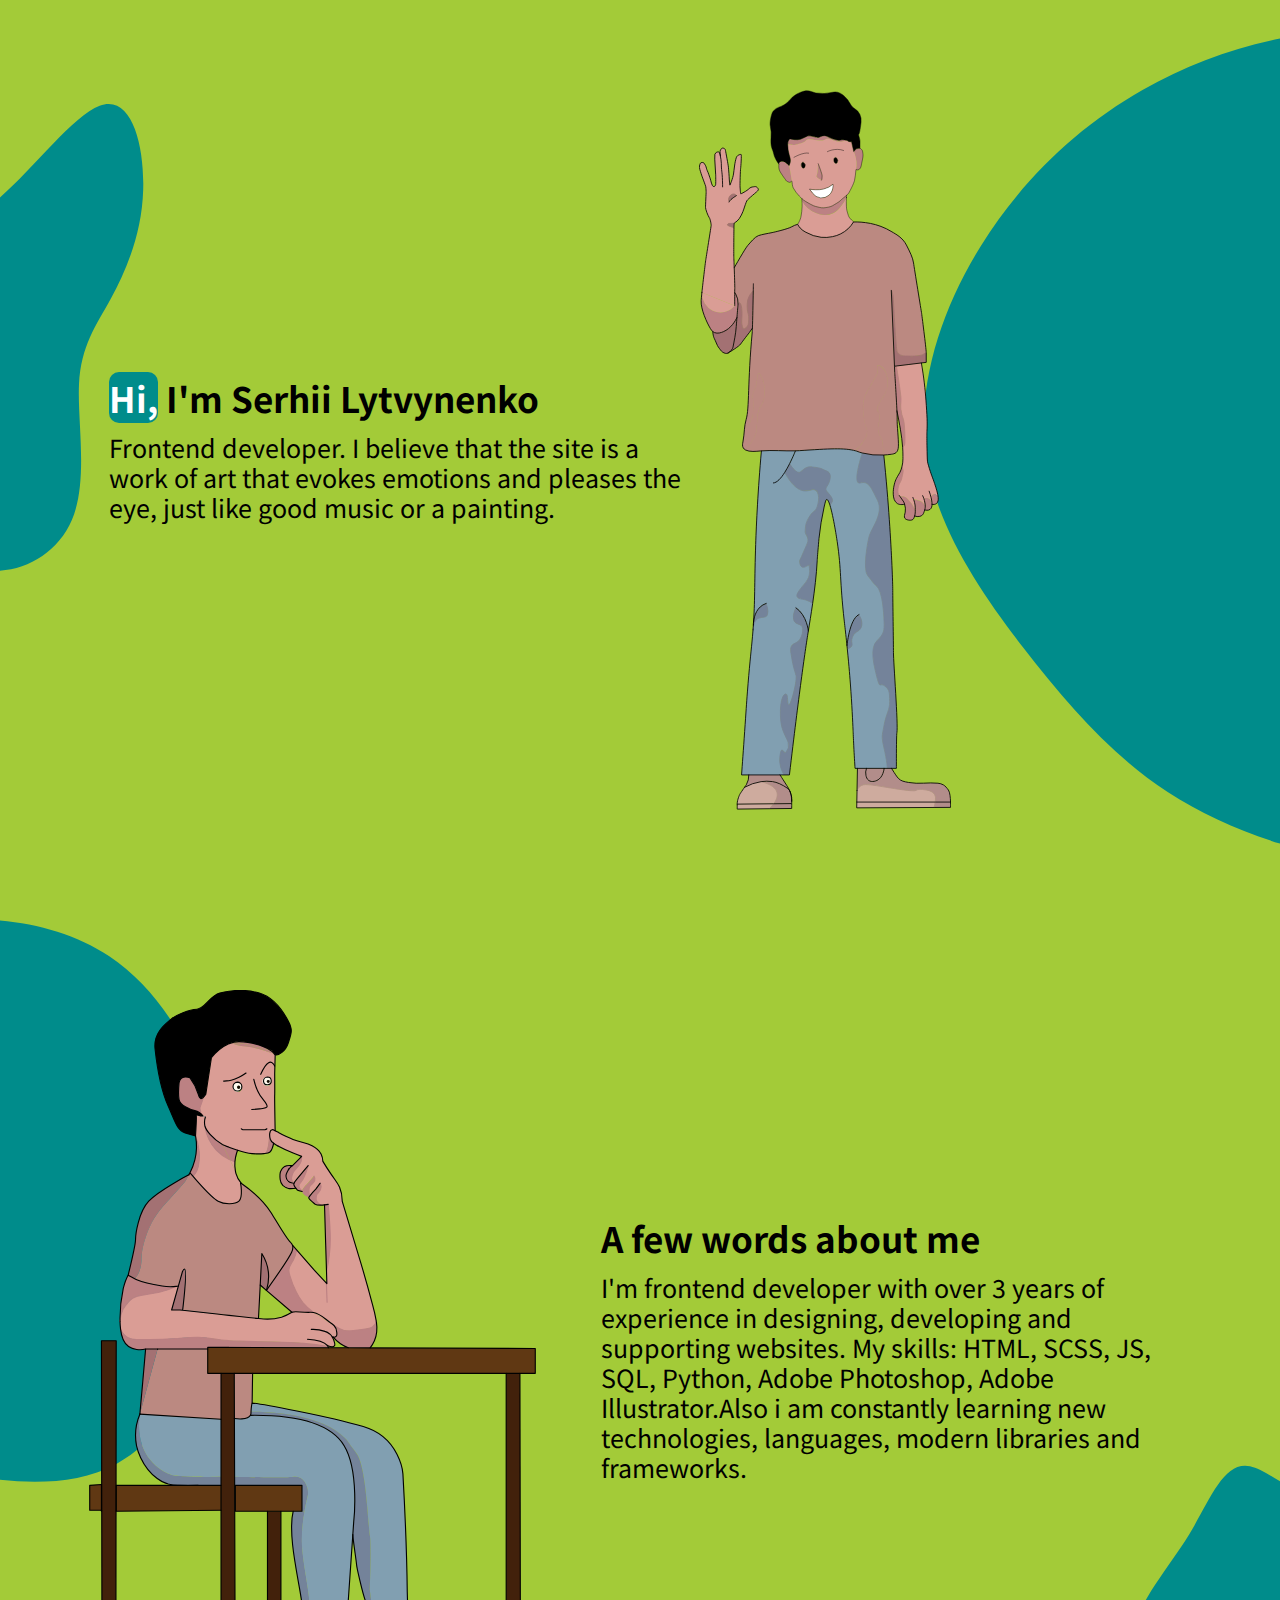
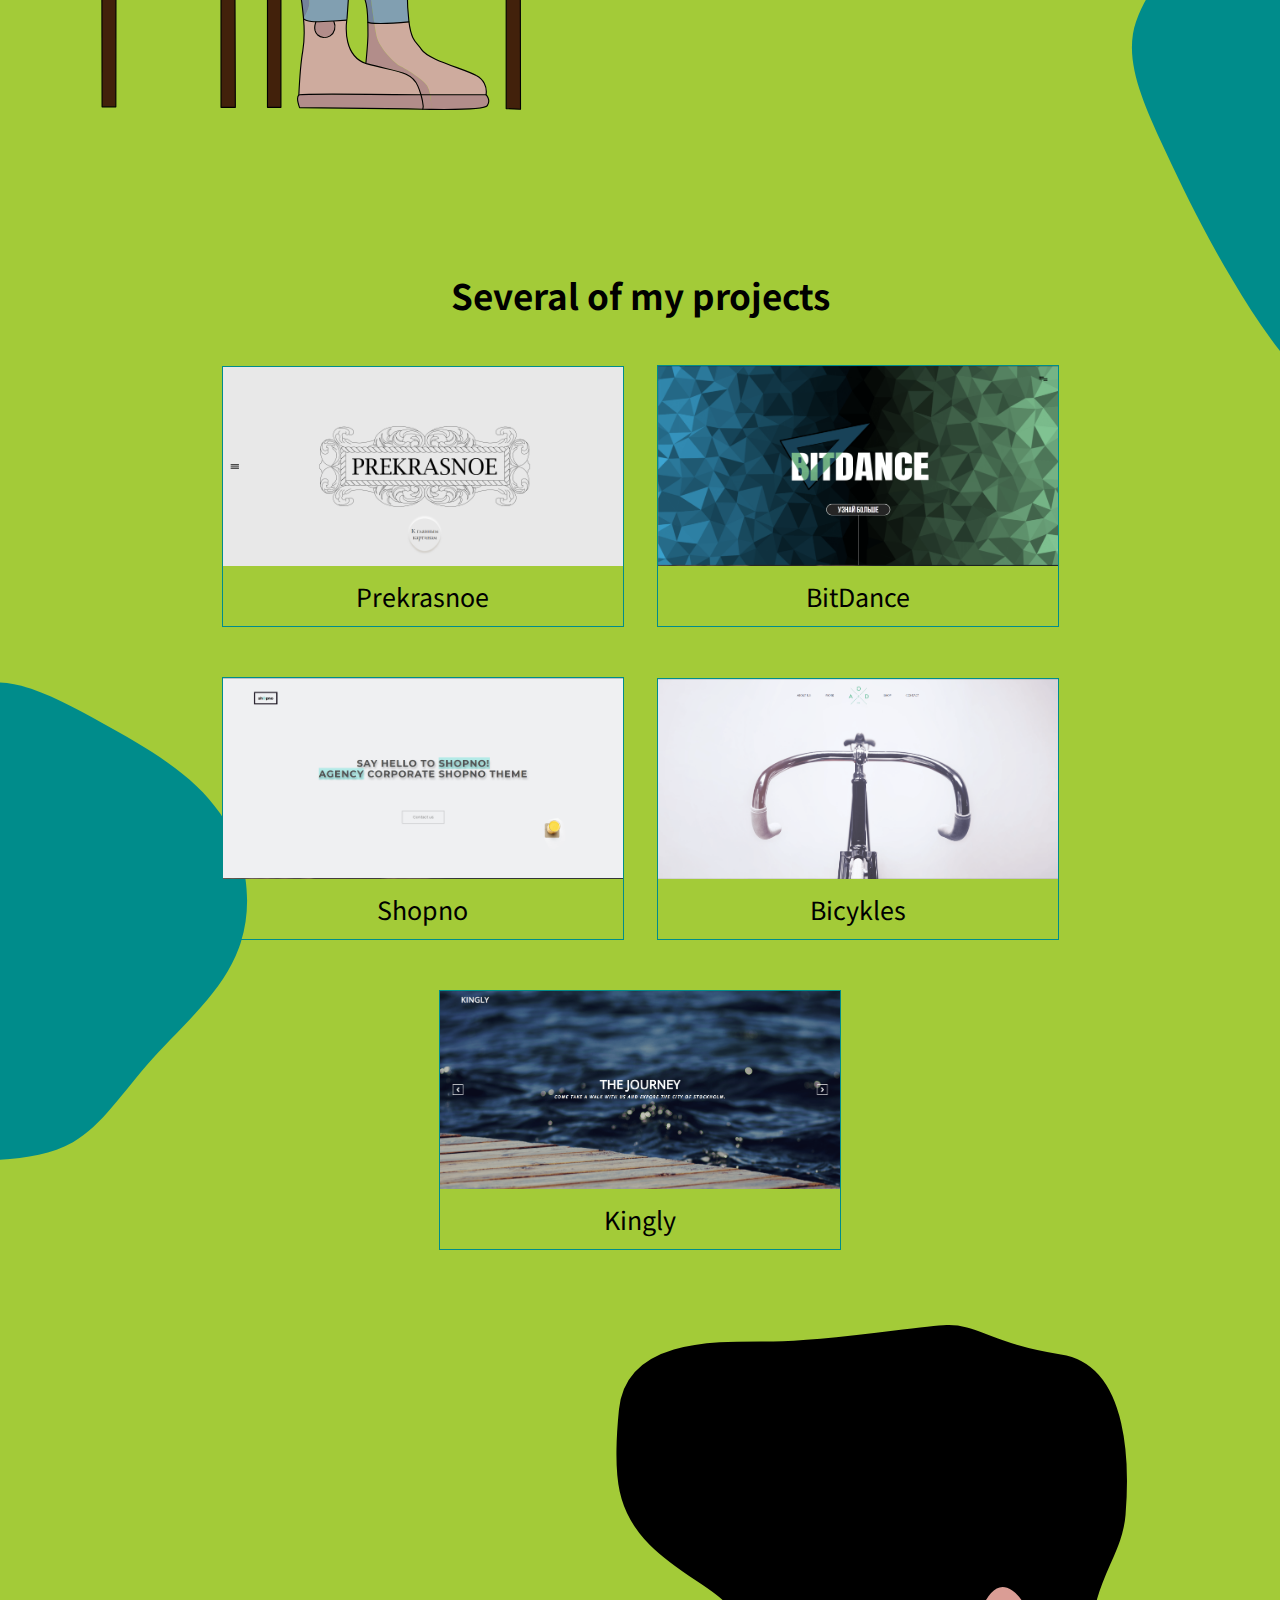
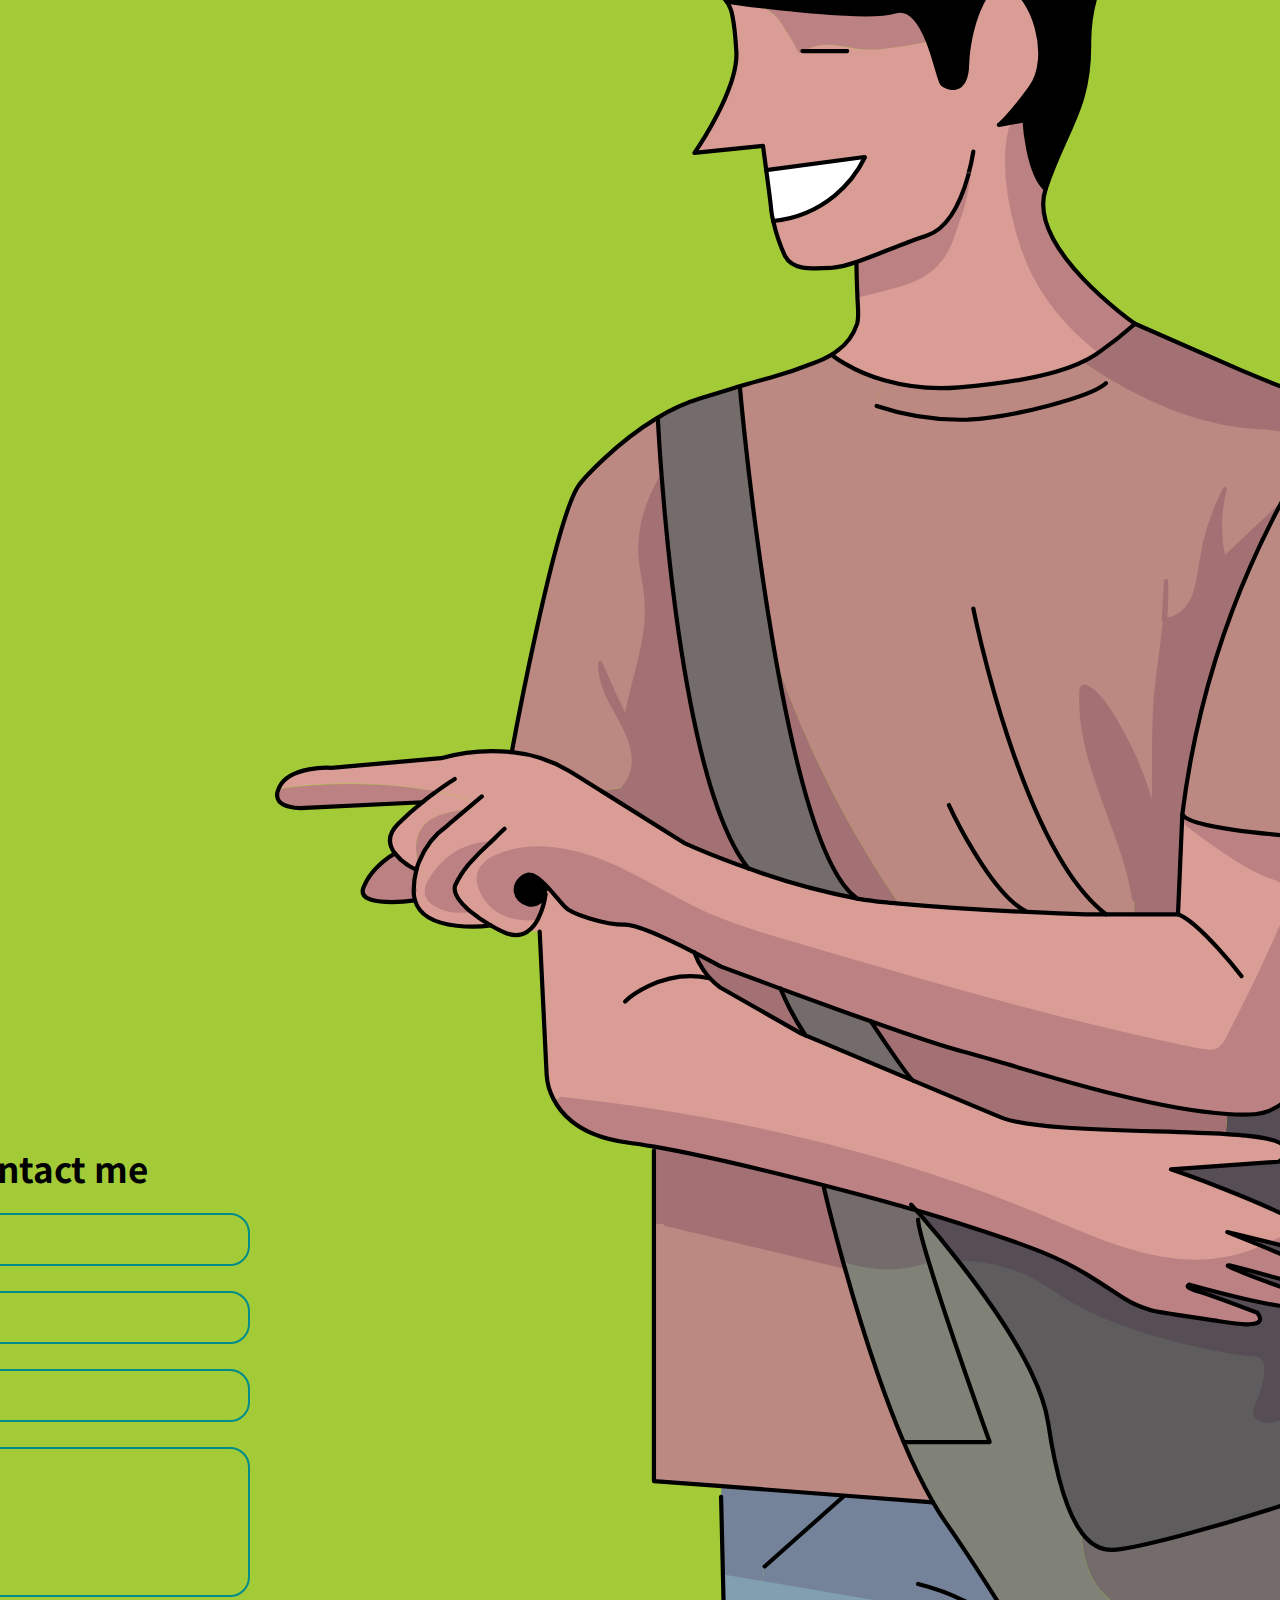
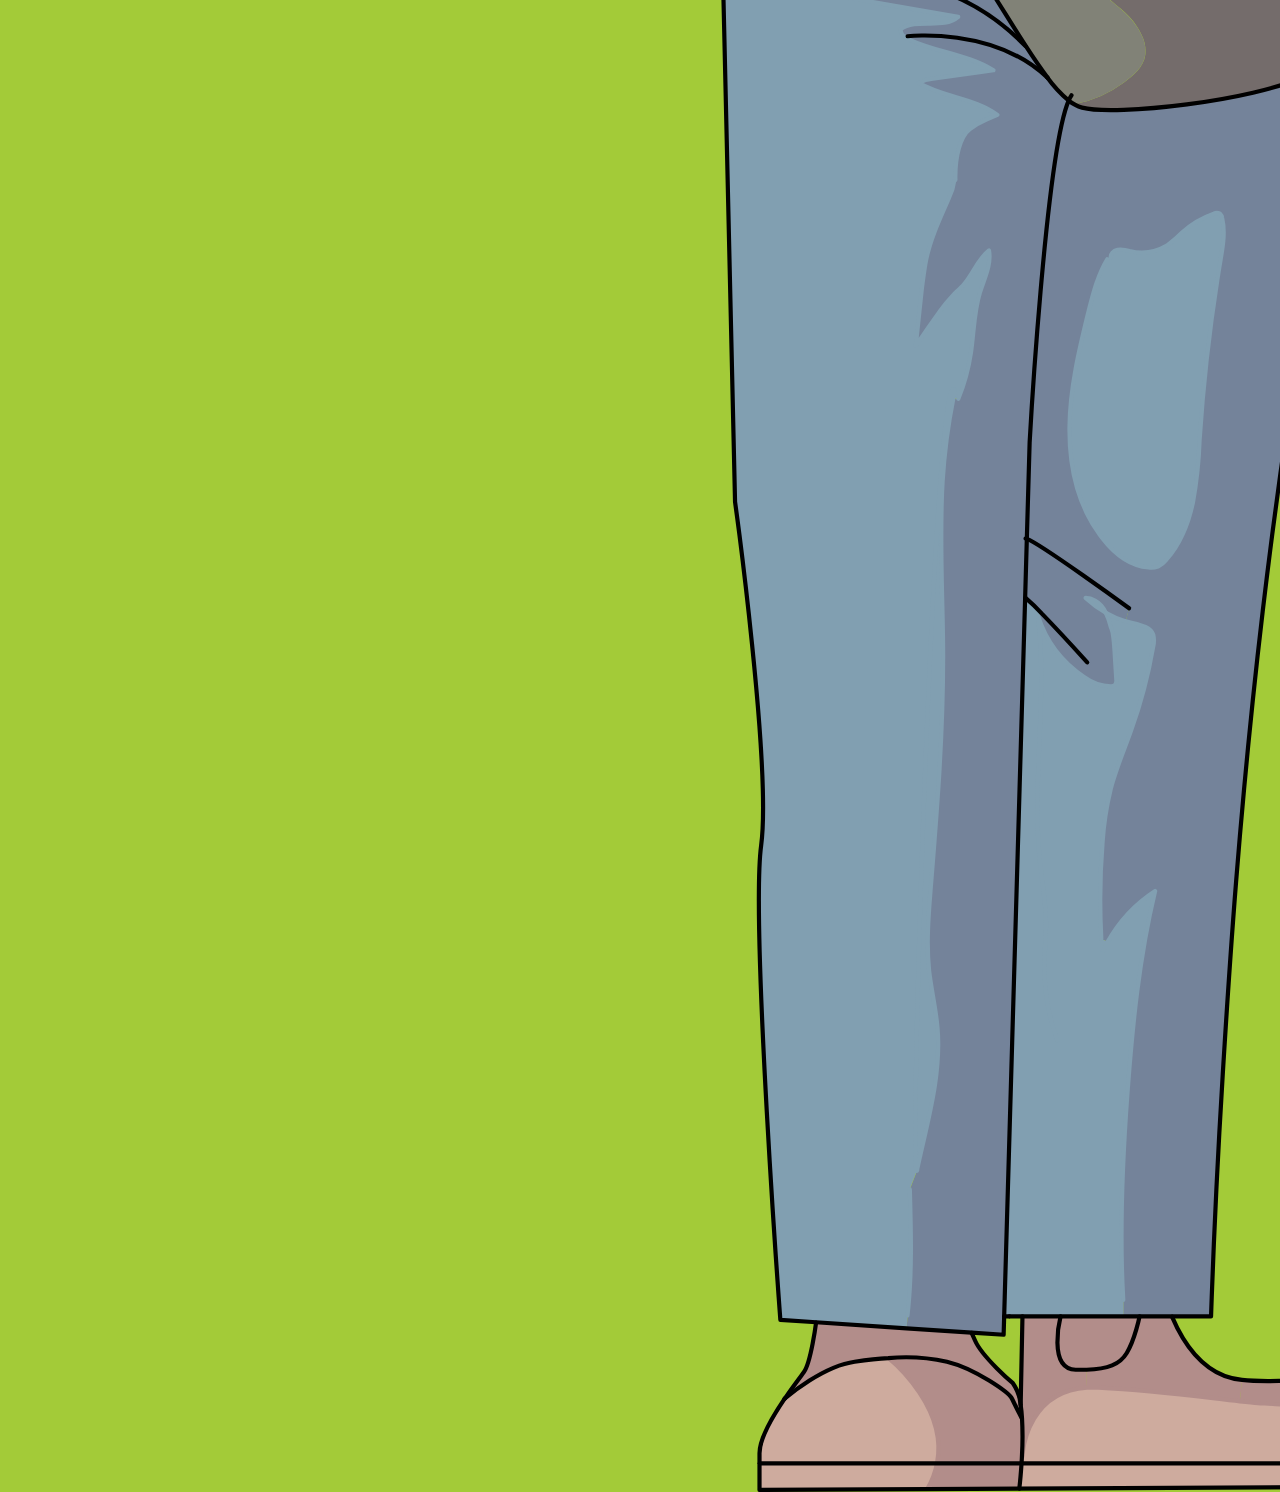
==== commit 220e9f75: "Add files via upload" ====
--- a/docs/index.html
+++ b/docs/index.html
@@ -44,7 +44,7 @@
             <div class="fullScreen_content">
                 <div class="fullScreen_content_contentSide">
                     <h1> <span>Hi,</span> I'm Serhii Lytvynenko </h1><br>
-                    <p>Lorem ipsum dolor sit amet, consectetur adipisicing elit. Modi in veritatis eligendi doloremque labore quis neque quibusdam dolorum asperiores commodi.</p>
+                    <p>Frontend developer. I believe that the site is a work of art that evokes emotions and pleases the eye, just like good music or a painting.</p>
                 </div>
                 <div class="fullScreen_content_imgSide">
                     <object class="me_svg" type="image/svg+xml" data="./img/svg/meHand.svg"></object>
@@ -60,7 +60,7 @@
                 </div>
                 <div class="fullScreen_content_contentSide">
                     <h2> A few words about me</h2><br>
-                    <p>Lorem ipsum dolor sit amet, consectetur adipisicing elit. Modi in veritatis eligendi doloremque labore quis neque quibusdam dolorum asperiores commodi. lorem500</p>
+                    <p>I'm frontend developer with over 3 years of experience in designing, developing and supporting websites. My skills: HTML, SCSS, JS, SQL, Python, Adobe Photoshop, Adobe Illustrator.Also i am constantly learning new technologies, languages, modern libraries and frameworks.</p>
                 </div>
             </div>
         </div>
@@ -110,14 +110,14 @@
         <div class="fullScreen_content_contentSide form">
 
             <form method="POST" action="https://formspree.io/mbjpbzjr">
-            <h2>Write if you have a work offer</h2>
+            <h2> Welcome to contact me</h2>
             <div class="group">
               <input name="Name" type="text" required>
               <span class="bar"></span>
               <label>Name</label>
             </div>
             <div class="group">
-              <input name="Email" type="email" required>
+              <input name="Email" type="text" required>
               <span class="bar"></span>
               <label>E-mail</label>
             </div>
--- a/docs/css/style.css
+++ b/docs/css/style.css
@@ -35,6 +35,8 @@
 
 input, button, textarea {
   font-family: inherit;
+  -webkit-appearance: value;
+  appearance: value;
 }
 
 input::-ms-clear {
@@ -76,6 +78,10 @@
   overflow-x: hidden;
   font-family: "Noto Sans KR", sans-serif;
   background: #A3CB38;
+}
+
+a {
+  color: #000;
 }
 
 .bubles {
@@ -383,6 +389,9 @@
     /* Firefox 28+, IE11, Opera 12.10 */
   }
 
+  .form {
+    padding: 0 10px;
+  }
   .form object {
     display: none;
   }
